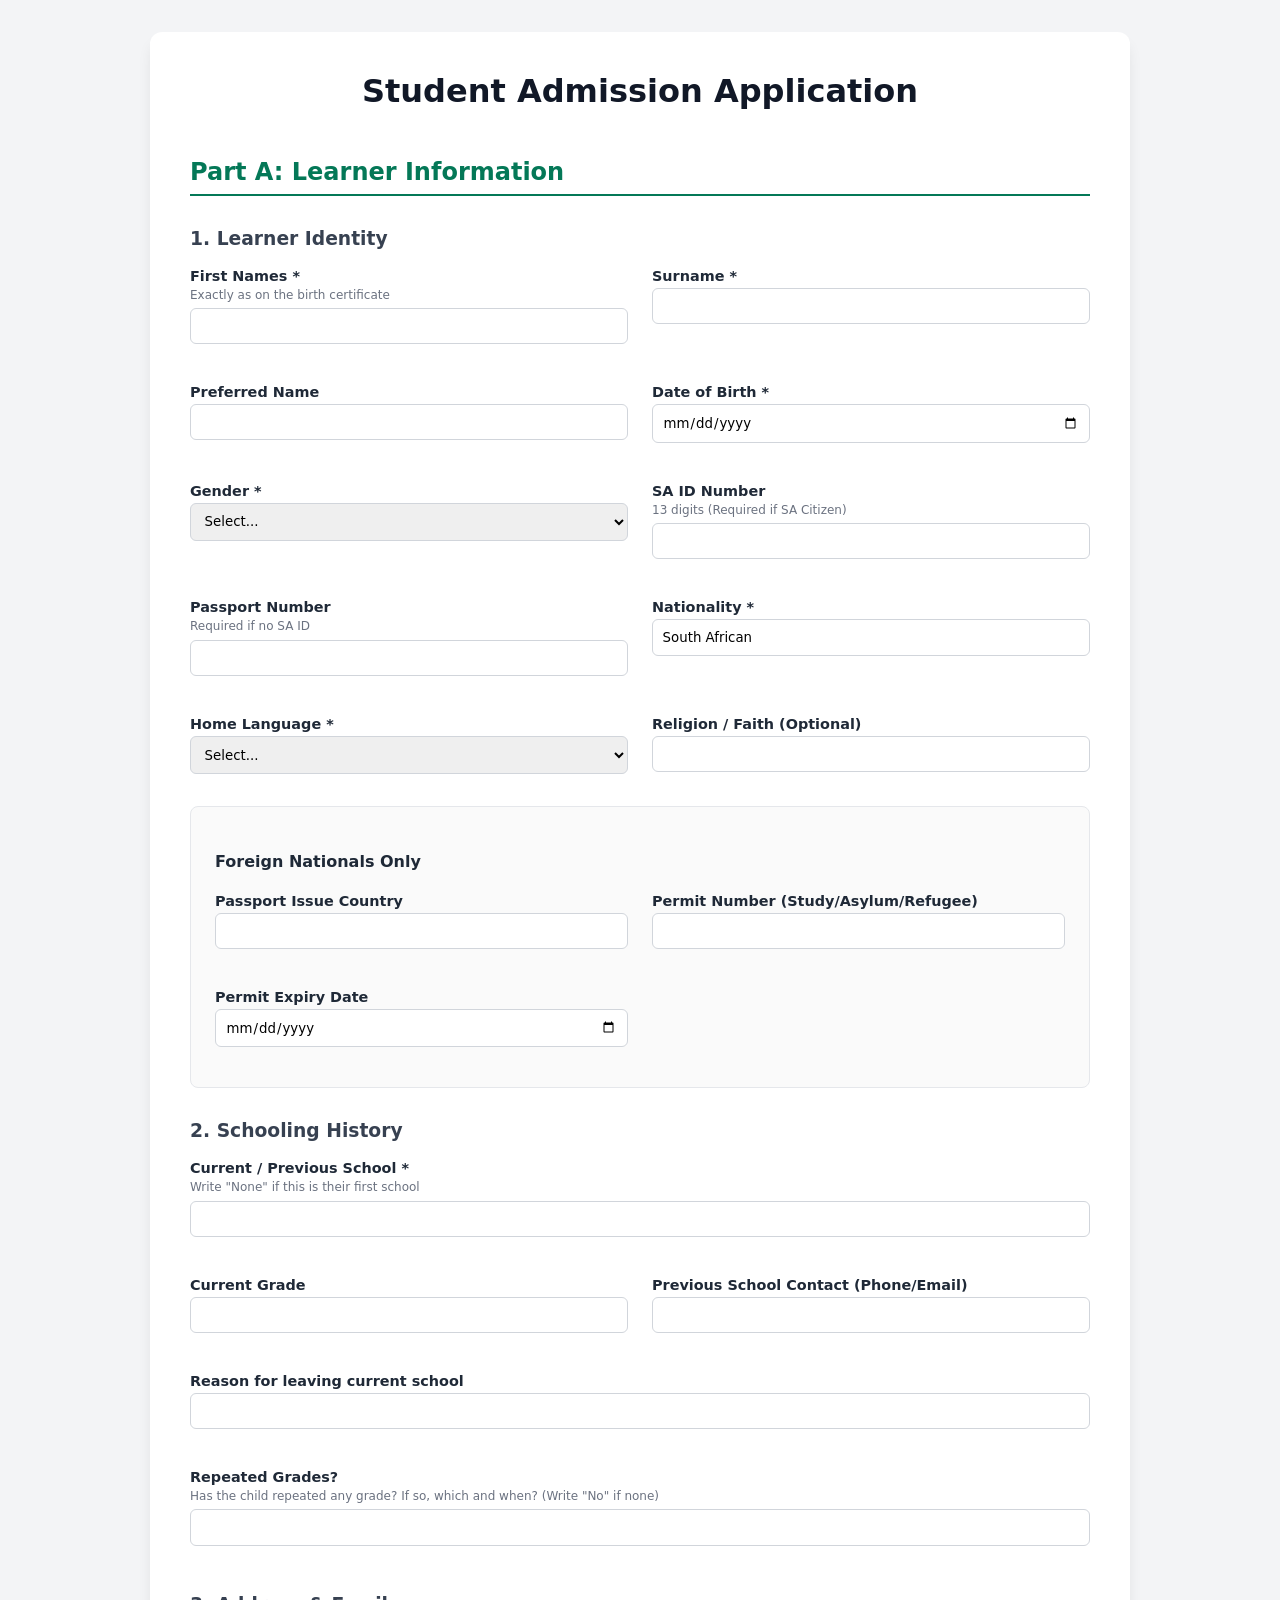
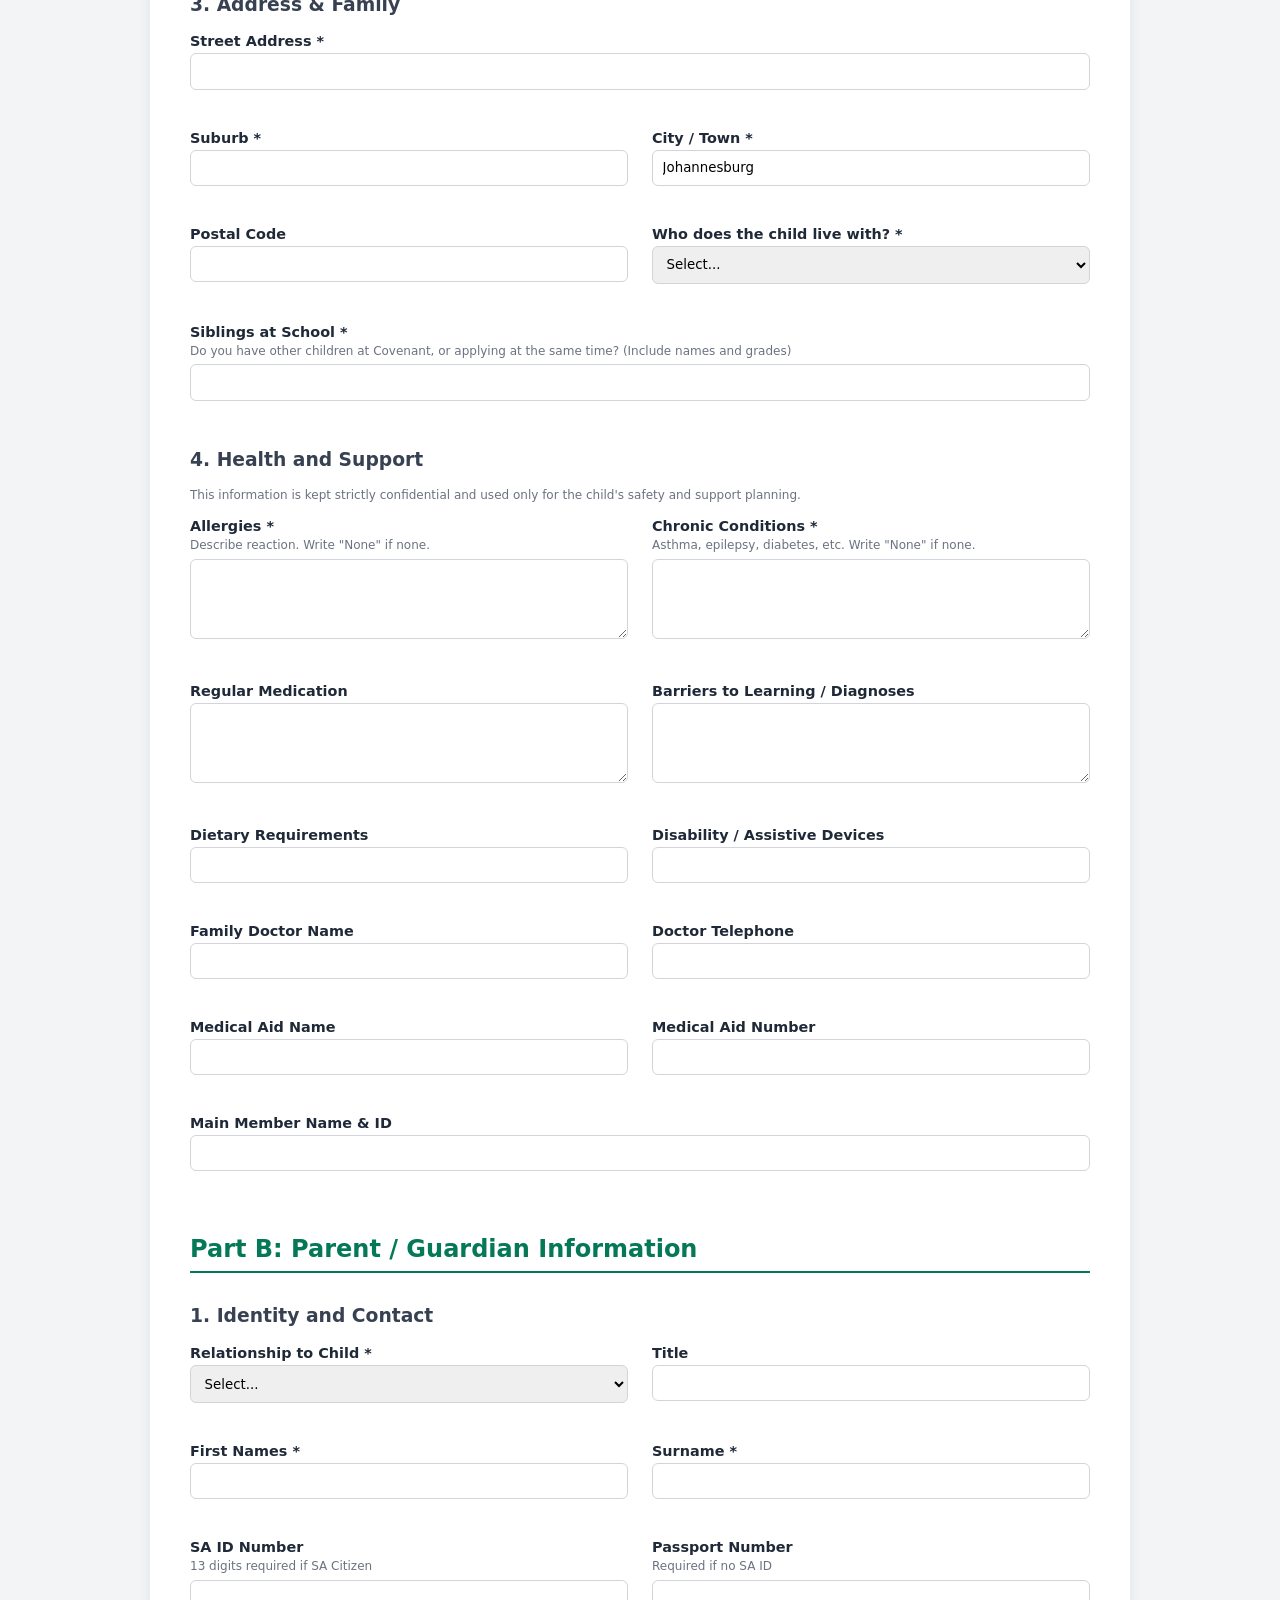
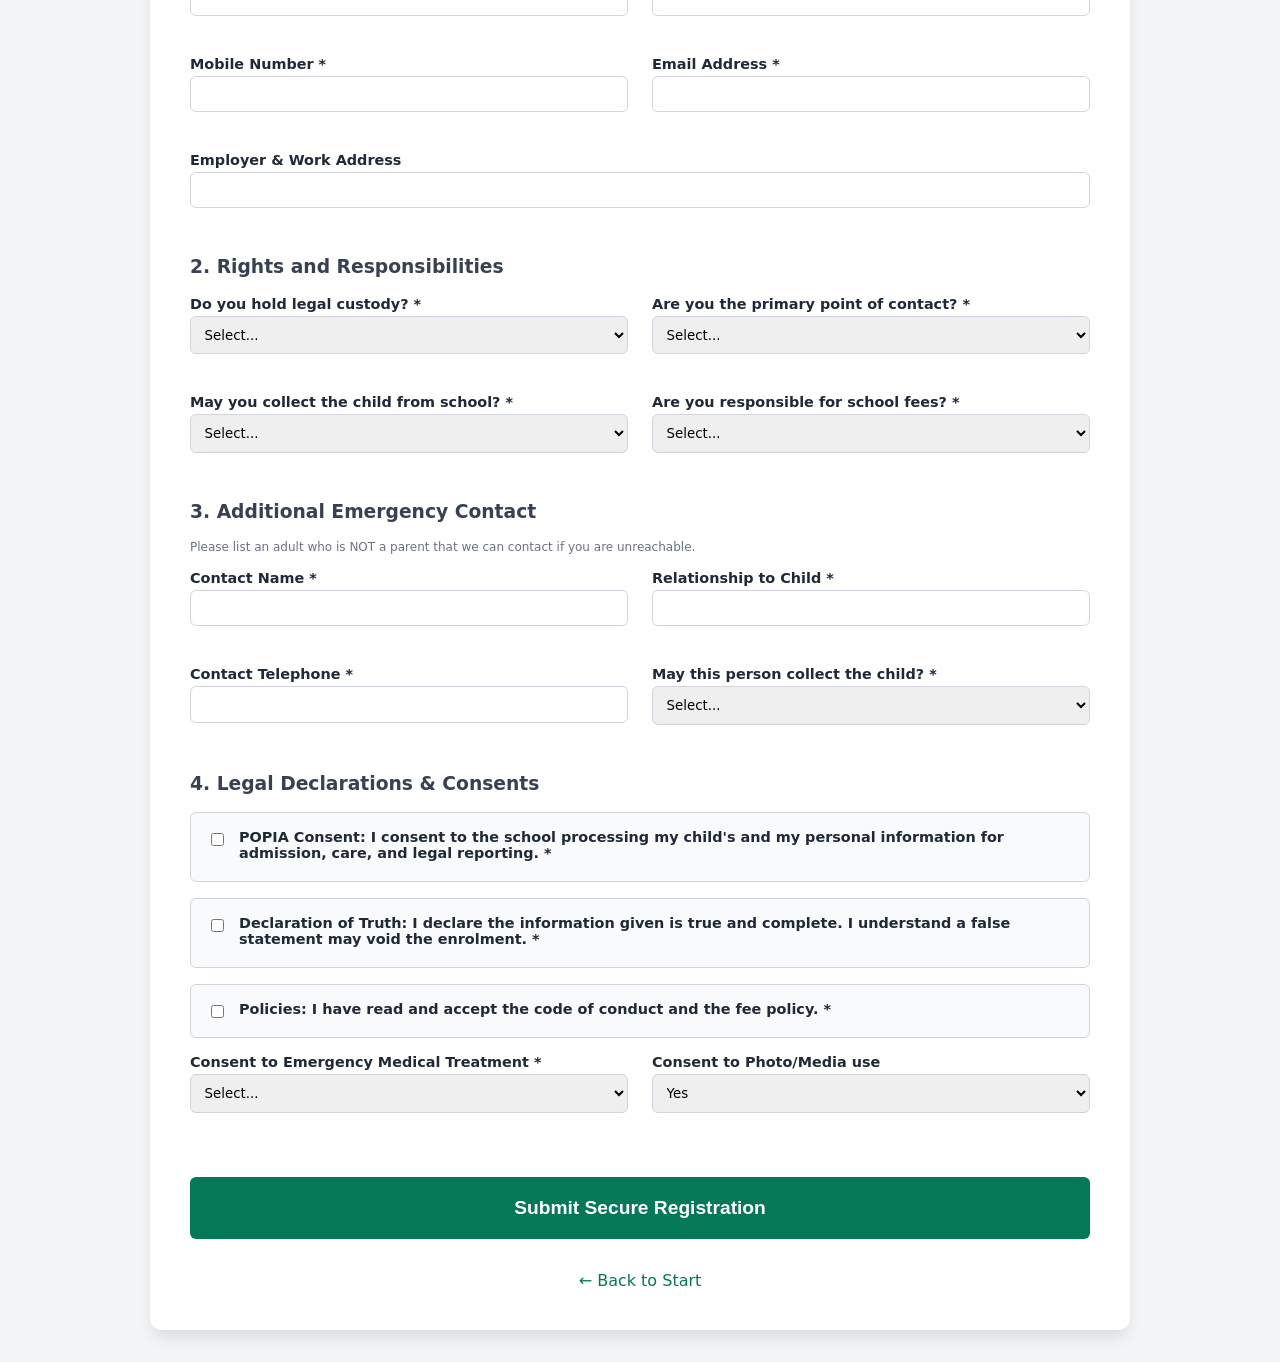
==== frontend/parent.html @ d727da26 "created demo 1" ====
<!doctype html>
<html lang="en">
  <head>
    <meta charset="UTF-8" />
    <meta name="viewport" content="width=device-width, initial-scale=1.0" />
    <title>Learner Registration</title>
    <link rel="stylesheet" href="css/global.css" />
  </head>
  <body>
    <div class="container">
      <h1>Student Admission Application</h1>

      <form id="parentForm">
        <input type="hidden" name="role" value="Learner_And_Parent" />

        <h2>Part A: Learner Information</h2>

        <h3>1. Learner Identity</h3>
        <div class="grid-2">
          <div class="form-group">
            <label>First Names *</label>
            <span class="help-text">Exactly as on the birth certificate</span>
            <input type="text" name="learner_first_names" required />
          </div>
          <div class="form-group">
            <label>Surname *</label>
            <input type="text" name="learner_surname" required />
          </div>
          <div class="form-group">
            <label>Preferred Name</label>
            <input type="text" name="learner_preferred_name" />
          </div>
          <div class="form-group">
            <label>Date of Birth *</label>
            <input type="date" name="learner_dob" required />
          </div>
          <div class="form-group">
            <label>Gender *</label>
            <select name="learner_gender" required>
              <option value="">Select...</option>
              <option value="Female">Female</option>
              <option value="Male">Male</option>
              <option value="Other">Other</option>
              <option value="Prefer not to say">Prefer not to say</option>
            </select>
          </div>
          <div class="form-group">
            <label>SA ID Number</label>
            <span class="help-text">13 digits (Required if SA Citizen)</span>
            <input
              type="text"
              name="learner_sa_id"
              pattern="[0-9]{13}"
              title="Must be exactly 13 digits"
            />
          </div>
          <div class="form-group">
            <label>Passport Number</label>
            <span class="help-text">Required if no SA ID</span>
            <input type="text" name="learner_passport" />
          </div>
          <div class="form-group">
            <label>Nationality *</label>
            <input
              type="text"
              name="learner_nationality"
              value="South African"
              required
            />
          </div>
          <div class="form-group">
            <label>Home Language *</label>
            <select name="learner_home_language" required>
              <option value="">Select...</option>
              <option value="English">English</option>
              <option value="Afrikaans">Afrikaans</option>
              <option value="isiZulu">isiZulu</option>
              <option value="isiXhosa">isiXhosa</option>
              <option value="Sepedi">Sepedi</option>
              <option value="Other">Other</option>
            </select>
          </div>
          <div class="form-group">
            <label>Religion / Faith (Optional)</label>
            <input type="text" name="learner_religion" />
          </div>
        </div>

        <div class="section-box">
          <h4>Foreign Nationals Only</h4>
          <div class="grid-2">
            <div class="form-group">
              <label>Passport Issue Country</label>
              <input type="text" name="learner_passport_country" />
            </div>
            <div class="form-group">
              <label>Permit Number (Study/Asylum/Refugee)</label>
              <input type="text" name="learner_permit_number" />
            </div>
            <div class="form-group">
              <label>Permit Expiry Date</label>
              <input type="date" name="learner_permit_expires" />
            </div>
          </div>
        </div>

        <h3>2. Schooling History</h3>
        <div class="grid-2">
          <div class="form-group" style="grid-column: 1 / -1">
            <label>Current / Previous School *</label>
            <span class="help-text"
              >Write "None" if this is their first school</span
            >
            <input type="text" name="previous_school" required />
          </div>
          <div class="form-group">
            <label>Current Grade</label>
            <input type="text" name="previous_grade" />
          </div>
          <div class="form-group">
            <label>Previous School Contact (Phone/Email)</label>
            <input type="text" name="previous_school_contact" />
          </div>
          <div class="form-group" style="grid-column: 1 / -1">
            <label>Reason for leaving current school</label>
            <input type="text" name="reason_for_leaving" />
          </div>
          <div class="form-group" style="grid-column: 1 / -1">
            <label>Repeated Grades?</label>
            <span class="help-text"
              >Has the child repeated any grade? If so, which and when? (Write
              "No" if none)</span
            >
            <input type="text" name="repeated_grades" />
          </div>
        </div>

        <h3>3. Address & Family</h3>
        <div class="grid-2">
          <div class="form-group" style="grid-column: 1 / -1">
            <label>Street Address *</label>
            <input type="text" name="learner_address" required />
          </div>
          <div class="form-group">
            <label>Suburb *</label>
            <input type="text" name="learner_suburb" required />
          </div>
          <div class="form-group">
            <label>City / Town *</label>
            <input
              type="text"
              name="learner_city"
              value="Johannesburg"
              required
            />
          </div>
          <div class="form-group">
            <label>Postal Code</label>
            <input type="text" name="learner_postal_code" pattern="[0-9]{4}" />
          </div>
          <div class="form-group">
            <label>Who does the child live with? *</label>
            <select name="lives_with" required>
              <option value="">Select...</option>
              <option value="Both parents">Both parents</option>
              <option value="Mother">Mother</option>
              <option value="Father">Father</option>
              <option value="Guardian">Guardian</option>
              <option value="Grandparent">Grandparent</option>
              <option value="Other">Other</option>
            </select>
          </div>
          <div class="form-group" style="grid-column: 1 / -1">
            <label>Siblings at School *</label>
            <span class="help-text"
              >Do you have other children at Covenant, or applying at the same
              time? (Include names and grades)</span
            >
            <input type="text" name="siblings_at_school" required />
          </div>
        </div>

        <h3>4. Health and Support</h3>
        <p class="help-text" style="margin-bottom: 1rem">
          This information is kept strictly confidential and used only for the
          child's safety and support planning.
        </p>
        <div class="grid-2">
          <div class="form-group">
            <label>Allergies *</label>
            <span class="help-text"
              >Describe reaction. Write "None" if none.</span
            >
            <textarea name="allergies" required></textarea>
          </div>
          <div class="form-group">
            <label>Chronic Conditions *</label>
            <span class="help-text"
              >Asthma, epilepsy, diabetes, etc. Write "None" if none.</span
            >
            <textarea name="chronic_conditions" required></textarea>
          </div>
          <div class="form-group">
            <label>Regular Medication</label>
            <textarea name="medication"></textarea>
          </div>
          <div class="form-group">
            <label>Barriers to Learning / Diagnoses</label>
            <textarea name="barriers_to_learning"></textarea>
          </div>
          <div class="form-group">
            <label>Dietary Requirements</label>
            <input type="text" name="dietary_requirements" />
          </div>
          <div class="form-group">
            <label>Disability / Assistive Devices</label>
            <input type="text" name="disability_support" />
          </div>

          <div class="form-group">
            <label>Family Doctor Name</label>
            <input type="text" name="doctor_name" />
          </div>
          <div class="form-group">
            <label>Doctor Telephone</label>
            <input type="tel" name="doctor_phone" />
          </div>
          <div class="form-group">
            <label>Medical Aid Name</label>
            <input type="text" name="medical_aid_name" />
          </div>
          <div class="form-group">
            <label>Medical Aid Number</label>
            <input type="text" name="medical_aid_number" />
          </div>
          <div class="form-group" style="grid-column: 1 / -1">
            <label>Main Member Name & ID</label>
            <input type="text" name="medical_aid_main_member" />
          </div>
        </div>

        <!-- ========================================== -->
        <!-- SECTION B: PARENT INFORMATION              -->
        <!-- ========================================== -->
        <h2>Part B: Parent / Guardian Information</h2>

        <h3>1. Identity and Contact</h3>
        <div class="grid-2">
          <div class="form-group">
            <label>Relationship to Child *</label>
            <select name="parent_relationship" required>
              <option value="">Select...</option>
              <option value="Mother">Mother</option>
              <option value="Father">Father</option>
              <option value="Legal Guardian">Legal Guardian</option>
              <option value="Grandparent">Grandparent</option>
              <option value="Other">Other</option>
            </select>
          </div>
          <div class="form-group">
            <label>Title</label>
            <input type="text" name="parent_title" />
          </div>
          <div class="form-group">
            <label>First Names *</label>
            <input type="text" name="parent_first_names" required />
          </div>
          <div class="form-group">
            <label>Surname *</label>
            <input type="text" name="parent_surname" required />
          </div>
          <div class="form-group">
            <label>SA ID Number</label>
            <span class="help-text">13 digits required if SA Citizen</span>
            <input type="text" name="parent_sa_id_number" pattern="[0-9]{13}" />
          </div>
          <div class="form-group">
            <label>Passport Number</label>
            <span class="help-text">Required if no SA ID</span>
            <input type="text" name="parent_passport_number" />
          </div>
          <div class="form-group">
            <label>Mobile Number *</label>
            <input
              type="tel"
              name="parent_mobile"
              pattern="[0-9]{10}"
              required
            />
          </div>
          <div class="form-group">
            <label>Email Address *</label>
            <input type="email" name="email" required />
          </div>
          <div class="form-group" style="grid-column: 1 / -1">
            <label>Employer & Work Address</label>
            <input type="text" name="parent_employer" />
          </div>
        </div>

        <h3>2. Rights and Responsibilities</h3>
        <div class="grid-2">
          <div class="form-group">
            <label>Do you hold legal custody? *</label>
            <select name="has_legal_custody" required>
              <option value="">Select...</option>
              <option value="Yes">Yes</option>
              <option value="No">No</option>
            </select>
          </div>
          <div class="form-group">
            <label>Are you the primary point of contact? *</label>
            <select name="is_primary_contact" required>
              <option value="">Select...</option>
              <option value="Yes">Yes</option>
              <option value="No">No</option>
            </select>
          </div>
          <div class="form-group">
            <label>May you collect the child from school? *</label>
            <select name="may_collect" required>
              <option value="">Select...</option>
              <option value="Yes">Yes</option>
              <option value="No">No</option>
            </select>
          </div>
          <div class="form-group">
            <label>Are you responsible for school fees? *</label>
            <select name="is_fee_payer" required>
              <option value="">Select...</option>
              <option value="Yes">Yes</option>
              <option value="No">No</option>
            </select>
          </div>
        </div>

        <h3>3. Additional Emergency Contact</h3>
        <p class="help-text" style="margin-bottom: 1rem">
          Please list an adult who is NOT a parent that we can contact if you
          are unreachable.
        </p>
        <div class="grid-2">
          <div class="form-group">
            <label>Contact Name *</label>
            <input type="text" name="emergency_name" required />
          </div>
          <div class="form-group">
            <label>Relationship to Child *</label>
            <input type="text" name="emergency_relationship" required />
          </div>
          <div class="form-group">
            <label>Contact Telephone *</label>
            <input
              type="tel"
              name="emergency_phone"
              pattern="[0-9]{10}"
              required
            />
          </div>
          <div class="form-group">
            <label>May this person collect the child? *</label>
            <select name="emergency_may_collect" required>
              <option value="">Select...</option>
              <option value="Yes">Yes</option>
              <option value="No">No</option>
            </select>
          </div>
        </div>

        <h3>4. Legal Declarations & Consents</h3>

        <div class="checkbox-group">
          <input
            type="checkbox"
            id="popia"
            name="popia_consent"
            value="Granted"
            required
          />
          <label class="checkbox-label" for="popia"
            ><strong>POPIA Consent:</strong> I consent to the school processing
            my child's and my personal information for admission, care, and
            legal reporting. *</label
          >
        </div>

        <div class="checkbox-group">
          <input
            type="checkbox"
            id="truth"
            name="truth_declaration"
            value="Granted"
            required
          />
          <label class="checkbox-label" for="truth"
            ><strong>Declaration of Truth:</strong> I declare the information
            given is true and complete. I understand a false statement may void
            the enrolment. *</label
          >
        </div>

        <div class="checkbox-group">
          <input
            type="checkbox"
            id="conduct"
            name="code_of_conduct"
            value="Granted"
            required
          />
          <label class="checkbox-label" for="conduct"
            ><strong>Policies:</strong> I have read and accept the code of
            conduct and the fee policy. *</label
          >
        </div>

        <div class="grid-2">
          <div class="form-group">
            <label>Consent to Emergency Medical Treatment *</label>
            <select name="emergency_treatment_consent" required>
              <option value="">Select...</option>
              <option value="Yes">Yes</option>
              <option value="No">No</option>
            </select>
          </div>
          <div class="form-group">
            <label>Consent to Photo/Media use</label>
            <select name="photo_media_consent">
              <option value="Yes">Yes</option>
              <option value="No">No</option>
            </select>
          </div>
        </div>

        <button type="submit">Submit Secure Registration</button>
      </form>

      <div id="statusMessage" class="hidden"></div>
      <div class="center-text" style="margin-top: 2rem">
        <a
          href="index.html"
          style="color: var(--primary); text-decoration: none"
          >← Back to Start</a
        >
      </div>
    </div>

    <script src="js/submit.js"></script>
  </body>
</html>
---- frontend/css/global.css ----
:root {
  --primary: #047857;
  --primary-hover: #065f46;
  --background: #f3f4f6;
  --surface: #ffffff;
  --text: #1f2937;
  --border: #d1d5db;
  --muted: #6b7280;
}
body {
  font-family:
    system-ui,
    -apple-system,
    sans-serif;
  background: var(--background);
  color: var(--text);
  padding: 2rem 1rem;
  margin: 0;
  display: flex;
  justify-content: center;
}
.container {
  background: var(--surface);
  padding: 2.5rem;
  border-radius: 12px;
  box-shadow: 0 10px 15px -3px rgba(0, 0, 0, 0.1);
  width: 100%;
  max-width: 900px;
}
h1 {
  margin-top: 0;
  color: #111827;
  text-align: center;
  margin-bottom: 2rem;
}
h2 {
  color: var(--primary);
  border-bottom: 2px solid var(--primary);
  padding-bottom: 0.5rem;
  margin-top: 3rem;
}
h3 {
  margin-top: 2rem;
  color: #374151;
}
.grid-2 {
  display: grid;
  grid-template-columns: 1fr;
  gap: 1.5rem;
}
@media (min-width: 650px) {
  .grid-2 {
    grid-template-columns: 1fr 1fr;
  }
}
.form-group {
  margin-bottom: 1rem;
}
label {
  display: block;
  margin-bottom: 0.25rem;
  font-weight: 600;
  font-size: 0.9rem;
}
.help-text {
  display: block;
  font-size: 0.75rem;
  color: var(--muted);
  margin-bottom: 0.4rem;
}
input[type="text"],
input[type="email"],
input[type="tel"],
input[type="number"],
input[type="date"],
select,
textarea {
  width: 100%;
  padding: 0.6rem;
  border: 1px solid var(--border);
  border-radius: 6px;
  box-sizing: border-box;
  font-family: inherit;
}
textarea {
  resize: vertical;
  min-height: 80px;
}
.checkbox-group {
  display: flex;
  align-items: flex-start;
  gap: 0.75rem;
  margin-bottom: 1rem;
  background: #f9fafb;
  padding: 1rem;
  border-radius: 6px;
  border: 1px solid var(--border);
}
.checkbox-group input {
  margin-top: 0.25rem;
  cursor: pointer;
}
button {
  width: 100%;
  padding: 1.25rem;
  background: var(--primary);
  color: white;
  border: none;
  border-radius: 6px;
  font-size: 1.2rem;
  font-weight: bold;
  cursor: pointer;
  margin-top: 3rem;
  transition: background 0.2s;
}
button:hover {
  background: var(--primary-hover);
}
button:disabled {
  background: #9ca3af;
  cursor: not-allowed;
}
.hidden {
  display: none;
}
#statusMessage {
  margin-top: 2rem;
  padding: 1.5rem;
  border-radius: 6px;
  text-align: center;
  font-weight: bold;
  font-size: 1.1rem;
}
.success {
  background: #dcfce7;
  color: #166534;
  border: 1px solid #bbf7d0;
}
.error {
  background: #fee2e2;
  color: #991b1b;
  border: 1px solid #fecaca;
}
.section-box {
  background: #fafafa;
  border: 1px solid #e5e7eb;
  padding: 1.5rem;
  border-radius: 8px;
  margin-top: 1rem;
}

/* Gateway specific */
.role-btn {
  display: inline-block;
  width: auto;
  padding: 1rem 3rem;
  margin: 1rem;
  font-size: 1.2rem;
  background: white;
  color: var(--primary);
  border: 2px solid var(--primary);
  text-decoration: none;
}
.role-btn:hover {
  background: var(--primary);
  color: white;
}
.center-text {
  text-align: center;
}
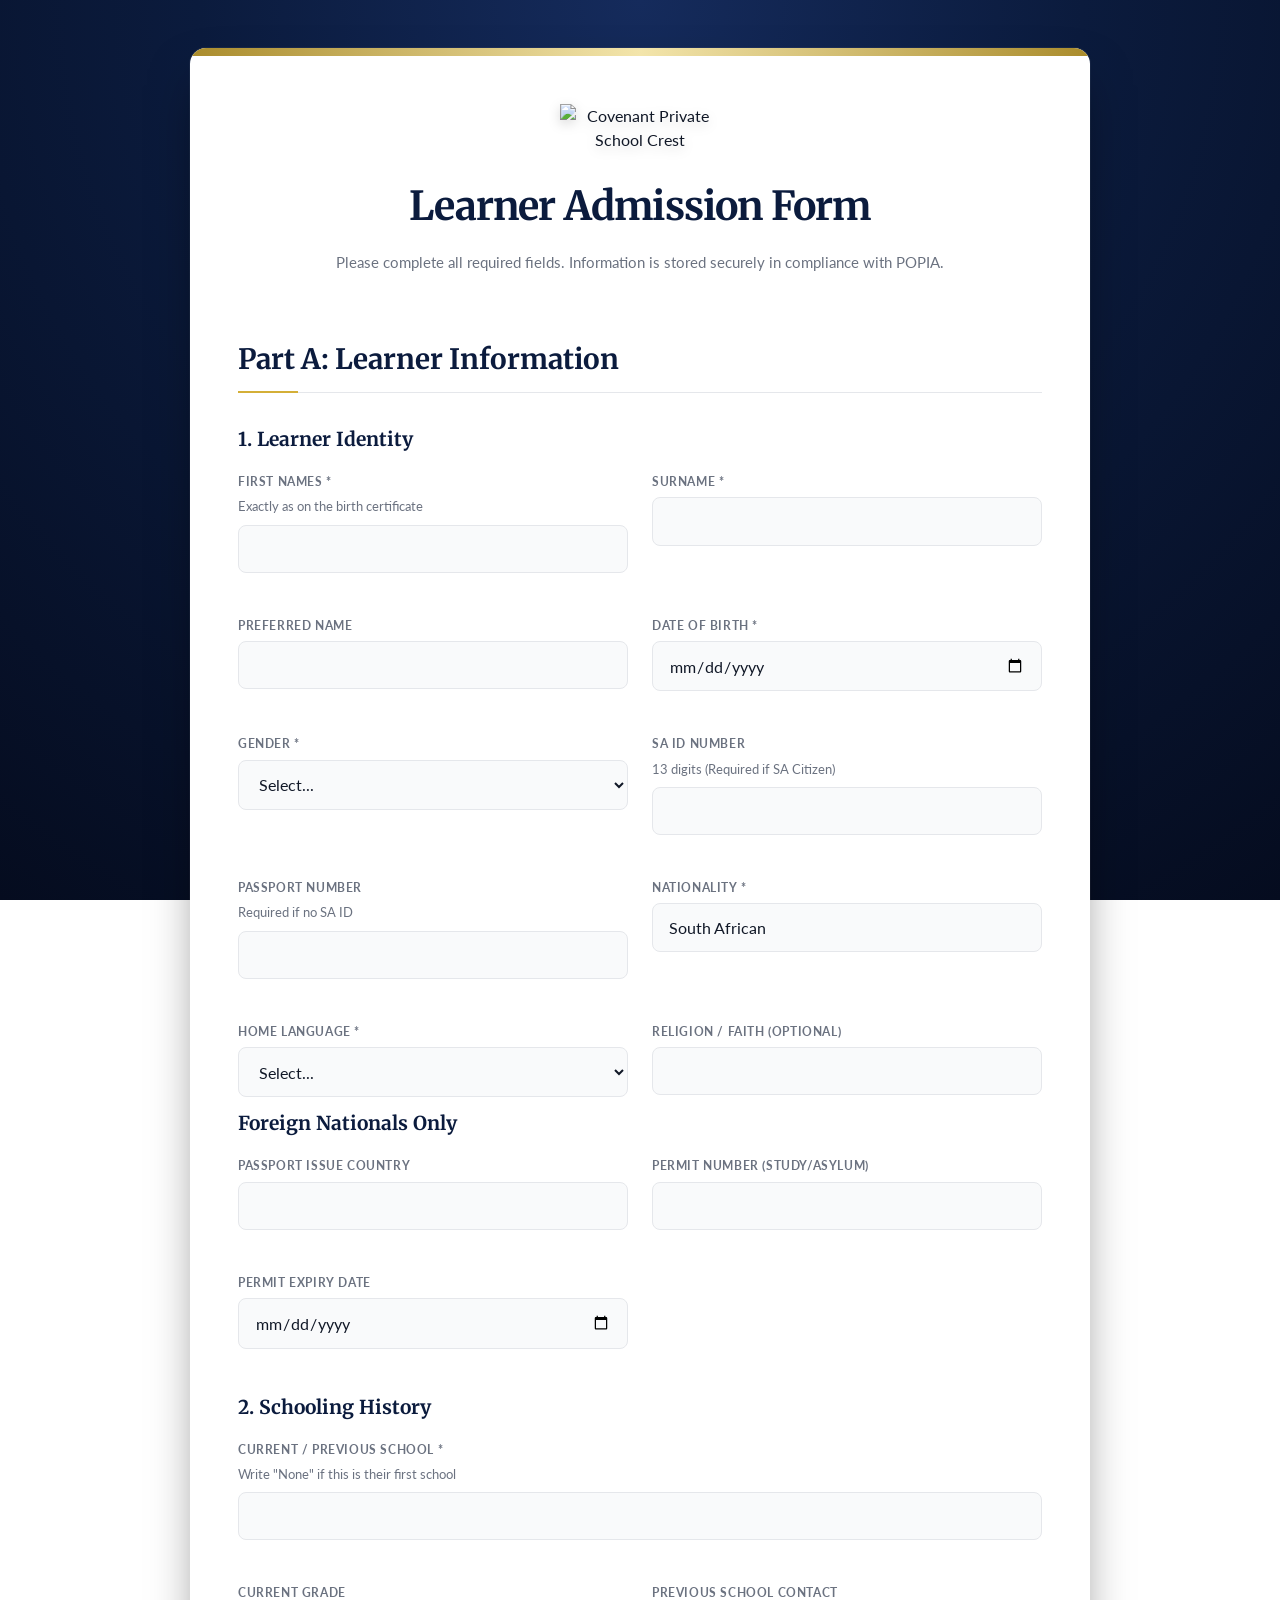
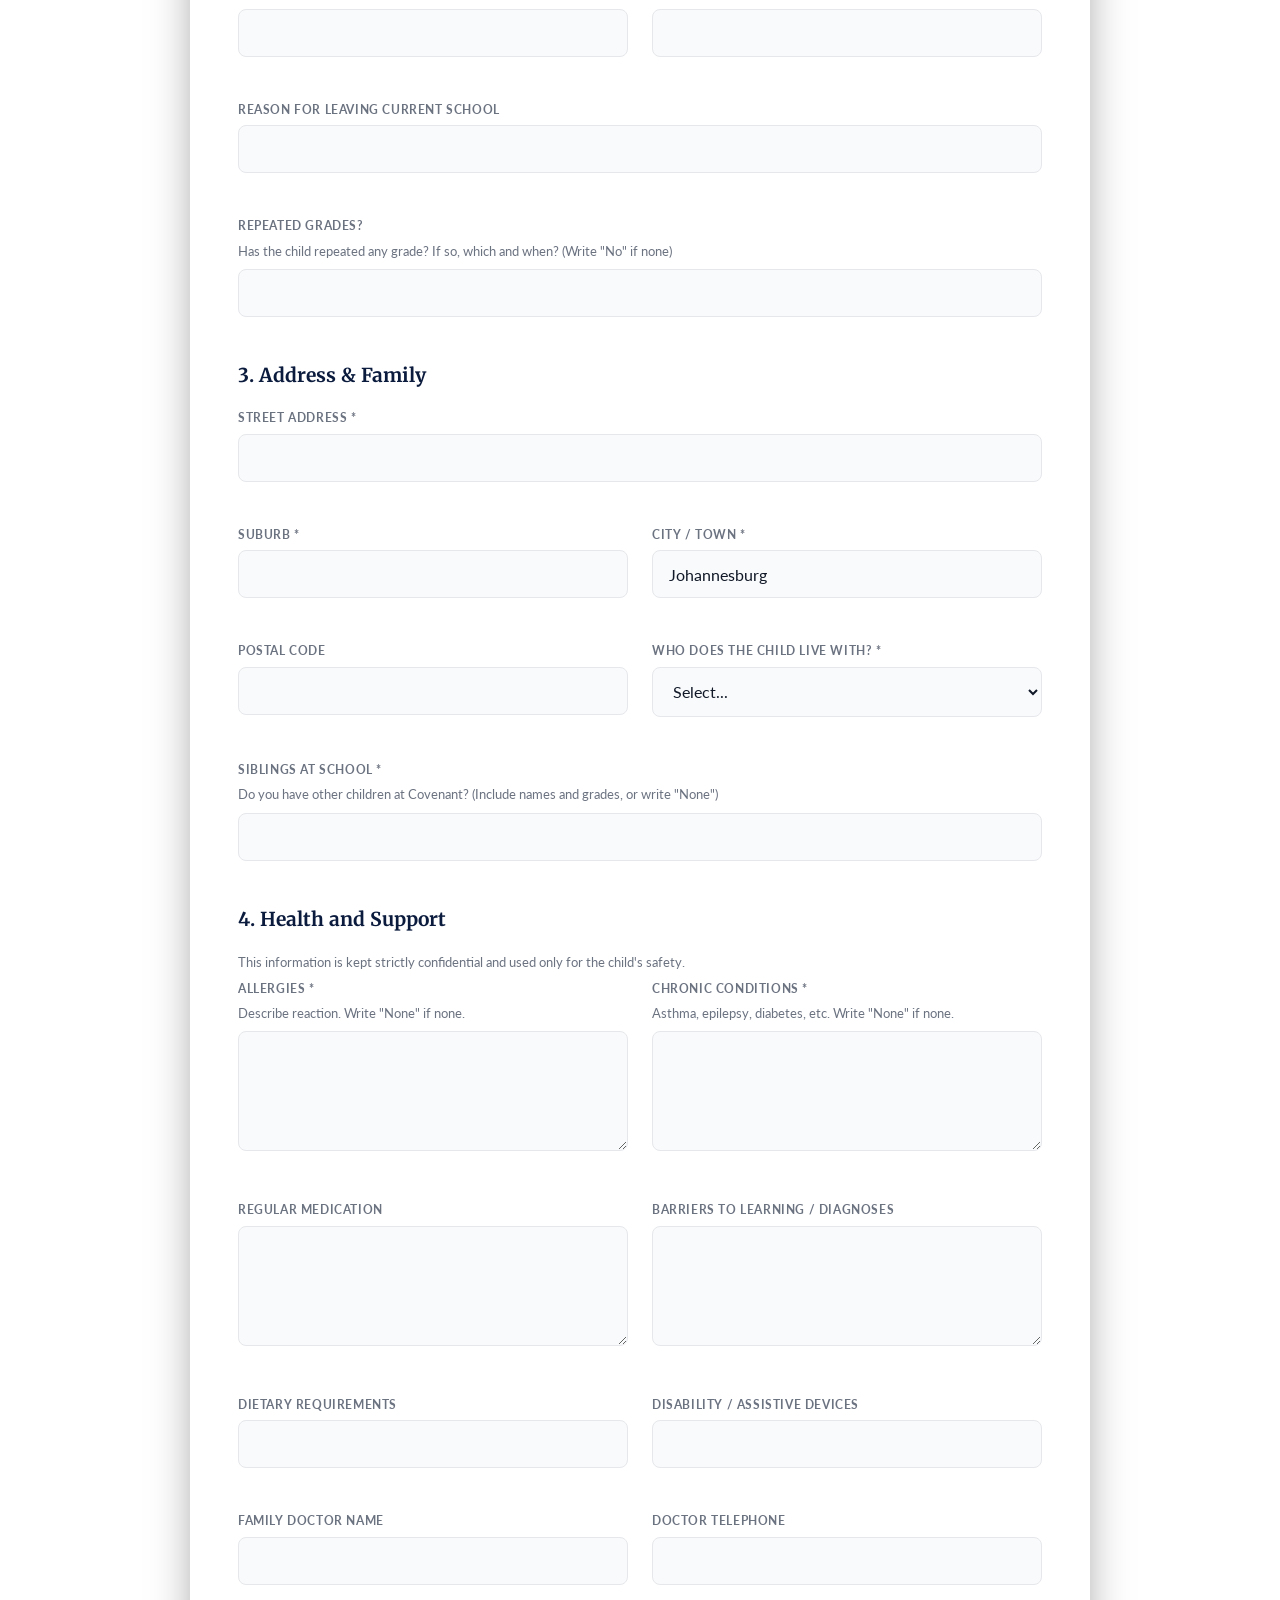
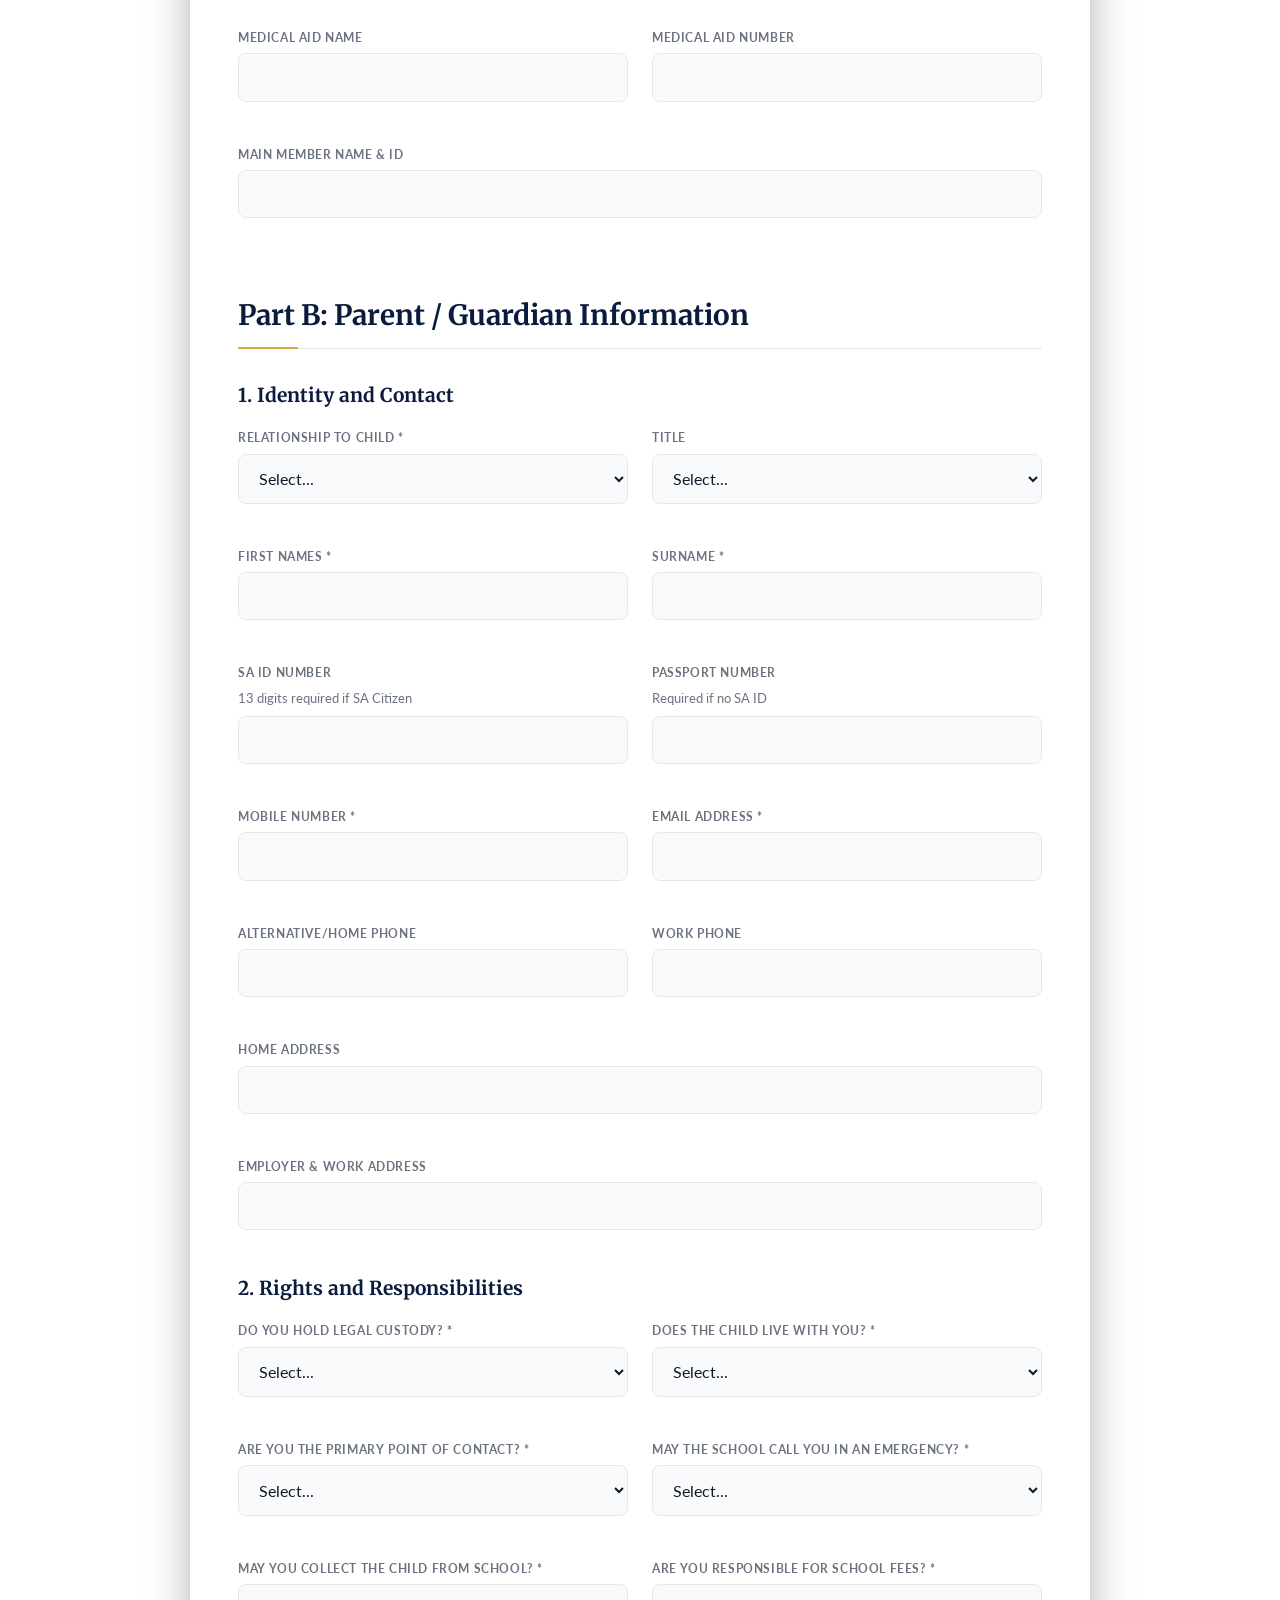
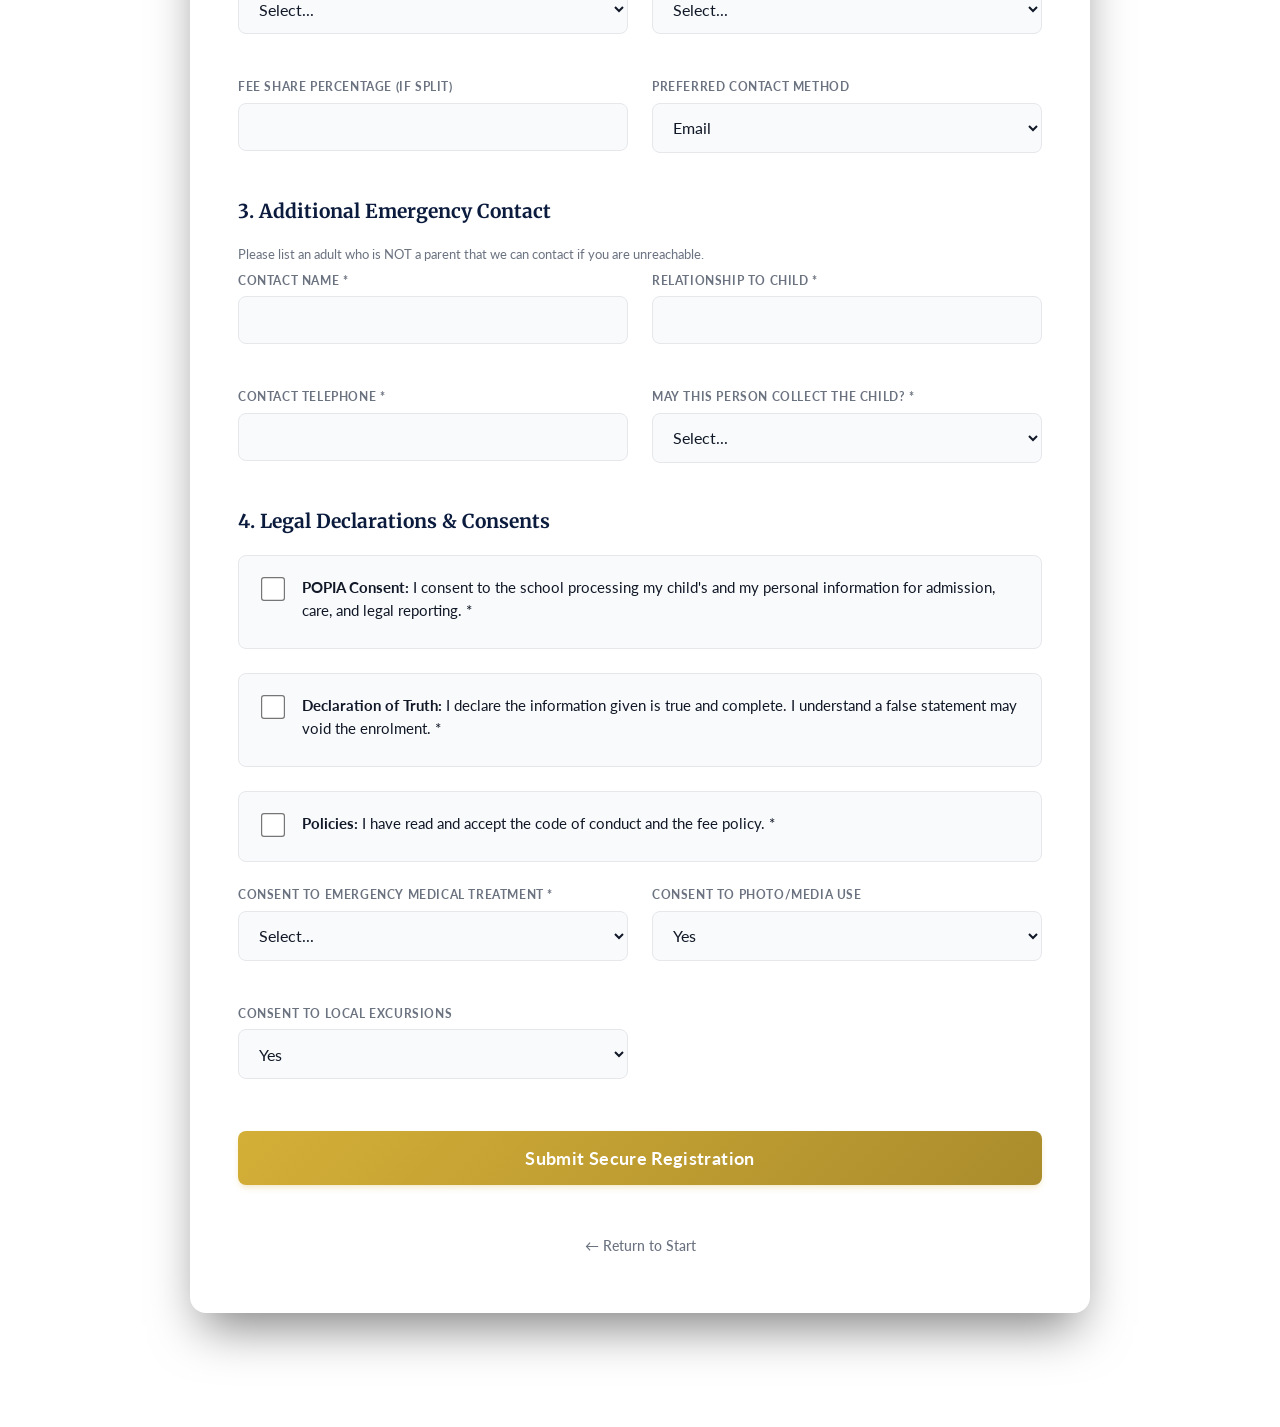
==== commit ed6949a5: "updated the design and added the report section" ====
--- a/frontend/parent.html
+++ b/frontend/parent.html
@@ -1,449 +1,213 @@
-<!doctype html>
+<!DOCTYPE html>
 <html lang="en">
-  <head>
-    <meta charset="UTF-8" />
-    <meta name="viewport" content="width=device-width, initial-scale=1.0" />
-    <title>Learner Registration</title>
-    <link rel="stylesheet" href="css/global.css" />
-  </head>
-  <body>
-    <div class="container">
-      <h1>Student Admission Application</h1>
-
-      <form id="parentForm">
-        <input type="hidden" name="role" value="Learner_And_Parent" />
-
-        <h2>Part A: Learner Information</h2>
-
-        <h3>1. Learner Identity</h3>
-        <div class="grid-2">
-          <div class="form-group">
-            <label>First Names *</label>
-            <span class="help-text">Exactly as on the birth certificate</span>
-            <input type="text" name="learner_first_names" required />
-          </div>
-          <div class="form-group">
-            <label>Surname *</label>
-            <input type="text" name="learner_surname" required />
-          </div>
-          <div class="form-group">
-            <label>Preferred Name</label>
-            <input type="text" name="learner_preferred_name" />
-          </div>
-          <div class="form-group">
-            <label>Date of Birth *</label>
-            <input type="date" name="learner_dob" required />
-          </div>
-          <div class="form-group">
-            <label>Gender *</label>
-            <select name="learner_gender" required>
-              <option value="">Select...</option>
-              <option value="Female">Female</option>
-              <option value="Male">Male</option>
-              <option value="Other">Other</option>
-              <option value="Prefer not to say">Prefer not to say</option>
-            </select>
-          </div>
-          <div class="form-group">
-            <label>SA ID Number</label>
-            <span class="help-text">13 digits (Required if SA Citizen)</span>
-            <input
-              type="text"
-              name="learner_sa_id"
-              pattern="[0-9]{13}"
-              title="Must be exactly 13 digits"
-            />
-          </div>
-          <div class="form-group">
-            <label>Passport Number</label>
-            <span class="help-text">Required if no SA ID</span>
-            <input type="text" name="learner_passport" />
-          </div>
-          <div class="form-group">
-            <label>Nationality *</label>
-            <input
-              type="text"
-              name="learner_nationality"
-              value="South African"
-              required
-            />
-          </div>
-          <div class="form-group">
-            <label>Home Language *</label>
-            <select name="learner_home_language" required>
-              <option value="">Select...</option>
-              <option value="English">English</option>
-              <option value="Afrikaans">Afrikaans</option>
-              <option value="isiZulu">isiZulu</option>
-              <option value="isiXhosa">isiXhosa</option>
-              <option value="Sepedi">Sepedi</option>
-              <option value="Other">Other</option>
-            </select>
-          </div>
-          <div class="form-group">
-            <label>Religion / Faith (Optional)</label>
-            <input type="text" name="learner_religion" />
-          </div>
-        </div>
-
-        <div class="section-box">
-          <h4>Foreign Nationals Only</h4>
-          <div class="grid-2">
-            <div class="form-group">
-              <label>Passport Issue Country</label>
-              <input type="text" name="learner_passport_country" />
+<head>
+    <meta charset="UTF-8">
+    <meta name="viewport" content="width=device-width, initial-scale=1.0">
+    <title>Learner Admission | Covenant Private School</title>
+    <link rel="stylesheet" href="css/global.css">
+</head>
+<body>
+
+    <div>
+        <main class="container">
+            
+            <header class="center-text" style="margin-bottom: 3rem;">
+                <img src="img/logo.png" alt="Covenant Private School Crest" class="brand-logo">
+                <h1>Learner Admission Form</h1>
+                <p style="color: var(--text-muted); font-size: 0.95rem;">Please complete all required fields. Information is stored securely in compliance with POPIA.</p>
+            </header>
+            
+            <form id="parentForm">
+                <input type="hidden" name="role" value="Learner_And_Parent">
+                
+                <!-- ========================================== -->
+                <!-- SECTION A: LEARNER INFORMATION             -->
+                <!-- ========================================== -->
+                <h2>Part A: Learner Information</h2>
+
+                <h3>1. Learner Identity</h3>
+                <div class="grid-2">
+                    <div class="form-group"><label>First Names *</label><span class="help-text">Exactly as on the birth certificate</span><input type="text" name="learner_first_names" required></div>
+                    <div class="form-group"><label>Surname *</label><input type="text" name="learner_surname" required></div>
+                    <div class="form-group"><label>Preferred Name</label><input type="text" name="learner_preferred_name"></div>
+                    <div class="form-group"><label>Date of Birth *</label><input type="date" name="learner_dob" required></div>
+                    <div class="form-group"><label>Gender *</label>
+                        <select name="learner_gender" required>
+                            <option value="">Select...</option><option value="Female">Female</option><option value="Male">Male</option><option value="Other">Other</option><option value="Prefer not to say">Prefer not to say</option>
+                        </select>
+                    </div>
+                    <div class="form-group"><label>SA ID Number</label><span class="help-text">13 digits (Required if SA Citizen)</span><input type="text" name="learner_sa_id" pattern="[0-9]{13}"></div>
+                    <div class="form-group"><label>Passport Number</label><span class="help-text">Required if no SA ID</span><input type="text" name="learner_passport"></div>
+                    <div class="form-group"><label>Nationality *</label><input type="text" name="learner_nationality" value="South African" required></div>
+                    <div class="form-group"><label>Home Language *</label>
+                        <select name="learner_home_language" required>
+                            <option value="">Select...</option><option value="English">English</option><option value="Afrikaans">Afrikaans</option><option value="isiZulu">isiZulu</option><option value="isiXhosa">isiXhosa</option><option value="Sepedi">Sepedi</option><option value="Other">Other</option>
+                        </select>
+                    </div>
+                    <div class="form-group"><label>Religion / Faith (Optional)</label><input type="text" name="learner_religion"></div>
+                </div>
+
+                <div class="section-box">
+                    <h3 style="margin-top: 0;">Foreign Nationals Only</h3>
+                    <div class="grid-2">
+                        <div class="form-group"><label>Passport Issue Country</label><input type="text" name="learner_passport_country"></div>
+                        <div class="form-group"><label>Permit Number (Study/Asylum)</label><input type="text" name="learner_permit_number"></div>
+                        <div class="form-group"><label>Permit Expiry Date</label><input type="date" name="learner_permit_expires"></div>
+                    </div>
+                </div>
+
+                <h3>2. Schooling History</h3>
+                <div class="grid-2">
+                    <div class="form-group" style="grid-column: 1 / -1;"><label>Current / Previous School *</label><span class="help-text">Write "None" if this is their first school</span><input type="text" name="previous_school" required></div>
+                    <div class="form-group"><label>Current Grade</label><input type="text" name="previous_grade"></div>
+                    <div class="form-group"><label>Previous School Contact</label><input type="text" name="previous_school_contact"></div>
+                    <div class="form-group" style="grid-column: 1 / -1;"><label>Reason for leaving current school</label><input type="text" name="reason_for_leaving"></div>
+                    <div class="form-group" style="grid-column: 1 / -1;"><label>Repeated Grades?</label><span class="help-text">Has the child repeated any grade? If so, which and when? (Write "No" if none)</span><input type="text" name="repeated_grades"></div>
+                </div>
+
+                <h3>3. Address & Family</h3>
+                <div class="grid-2">
+                    <div class="form-group" style="grid-column: 1 / -1;"><label>Street Address *</label><input type="text" name="learner_address" required></div>
+                    <div class="form-group"><label>Suburb *</label><input type="text" name="learner_suburb" required></div>
+                    <div class="form-group"><label>City / Town *</label><input type="text" name="learner_city" value="Johannesburg" required></div>
+                    <div class="form-group"><label>Postal Code</label><input type="text" name="learner_postal_code" pattern="[0-9]{4}"></div>
+                    <div class="form-group"><label>Who does the child live with? *</label>
+                        <select name="lives_with" required>
+                            <option value="">Select...</option><option value="Both parents">Both parents</option><option value="Mother">Mother</option><option value="Father">Father</option><option value="Guardian">Guardian</option><option value="Grandparent">Grandparent</option><option value="Other">Other</option>
+                        </select>
+                    </div>
+                    <div class="form-group" style="grid-column: 1 / -1;"><label>Siblings at School *</label><span class="help-text">Do you have other children at Covenant? (Include names and grades, or write "None")</span><input type="text" name="siblings_at_school" required></div>
+                </div>
+
+                <h3>4. Health and Support</h3>
+                <p class="help-text">This information is kept strictly confidential and used only for the child's safety.</p>
+                <div class="grid-2">
+                    <div class="form-group"><label>Allergies *</label><span class="help-text">Describe reaction. Write "None" if none.</span><textarea name="allergies" required></textarea></div>
+                    <div class="form-group"><label>Chronic Conditions *</label><span class="help-text">Asthma, epilepsy, diabetes, etc. Write "None" if none.</span><textarea name="chronic_conditions" required></textarea></div>
+                    <div class="form-group"><label>Regular Medication</label><textarea name="medication"></textarea></div>
+                    <div class="form-group"><label>Barriers to Learning / Diagnoses</label><textarea name="barriers_to_learning"></textarea></div>
+                    <div class="form-group"><label>Dietary Requirements</label><input type="text" name="dietary_requirements"></div>
+                    <div class="form-group"><label>Disability / Assistive Devices</label><input type="text" name="disability_support"></div>
+                    
+                    <div class="form-group"><label>Family Doctor Name</label><input type="text" name="doctor_name"></div>
+                    <div class="form-group"><label>Doctor Telephone</label><input type="tel" name="doctor_phone"></div>
+                    <div class="form-group"><label>Medical Aid Name</label><input type="text" name="medical_aid_name"></div>
+                    <div class="form-group"><label>Medical Aid Number</label><input type="text" name="medical_aid_number"></div>
+                    <div class="form-group" style="grid-column: 1 / -1;"><label>Main Member Name & ID</label><input type="text" name="medical_aid_main_member"></div>
+                </div>
+
+                <!-- ========================================== -->
+                <!-- SECTION B: PARENT INFORMATION              -->
+                <!-- ========================================== -->
+                <h2>Part B: Parent / Guardian Information</h2>
+                
+                <h3>1. Identity and Contact</h3>
+                <div class="grid-2">
+                    <div class="form-group"><label>Relationship to Child *</label>
+                        <select name="parent_relationship" required>
+                            <option value="">Select...</option><option value="Mother">Mother</option><option value="Father">Father</option><option value="Legal Guardian">Legal Guardian</option><option value="Grandparent">Grandparent</option><option value="Other">Other</option>
+                        </select>
+                    </div>
+                    <div class="form-group"><label>Title</label>
+                        <select name="parent_title">
+                            <option value="">Select...</option><option value="Mr">Mr</option><option value="Mrs">Mrs</option><option value="Ms">Ms</option><option value="Dr">Dr</option><option value="Prof">Prof</option><option value="Rev">Rev</option>
+                        </select>
+                    </div>
+                    <div class="form-group"><label>First Names *</label><input type="text" name="parent_first_names" required></div>
+                    <div class="form-group"><label>Surname *</label><input type="text" name="parent_surname" required></div>
+                    <div class="form-group"><label>SA ID Number</label><span class="help-text">13 digits required if SA Citizen</span><input type="text" name="parent_sa_id_number" pattern="[0-9]{13}"></div>
+                    <div class="form-group"><label>Passport Number</label><span class="help-text">Required if no SA ID</span><input type="text" name="parent_passport_number"></div>
+                    <div class="form-group"><label>Mobile Number *</label><input type="tel" name="parent_mobile" pattern="[0-9]{10}" required></div>
+                    <div class="form-group"><label>Email Address *</label><input type="email" name="email" required></div>
+                    <div class="form-group"><label>Alternative/Home Phone</label><input type="tel" name="alt_phone"></div>
+                    <div class="form-group"><label>Work Phone</label><input type="tel" name="work_phone"></div>
+                    <div class="form-group" style="grid-column: 1 / -1;"><label>Home Address</label><input type="text" name="parent_residential_address"></div>
+                    <div class="form-group" style="grid-column: 1 / -1;"><label>Employer & Work Address</label><input type="text" name="parent_employer"></div>
+                </div>
+
+                <h3>2. Rights and Responsibilities</h3>
+                <div class="grid-2">
+                    <div class="form-group"><label>Do you hold legal custody? *</label>
+                        <select name="has_legal_custody" required><option value="">Select...</option><option value="Yes">Yes</option><option value="No">No</option></select>
+                    </div>
+                    <div class="form-group"><label>Does the child live with you? *</label>
+                        <select name="parent_lives_with_learner" required><option value="">Select...</option><option value="Yes">Yes</option><option value="No">No</option></select>
+                    </div>
+                    <div class="form-group"><label>Are you the primary point of contact? *</label>
+                        <select name="is_primary_contact" required><option value="">Select...</option><option value="Yes">Yes</option><option value="No">No</option></select>
+                    </div>
+                    <div class="form-group"><label>May the school call you in an emergency? *</label>
+                        <select name="is_emergency_contact" required><option value="">Select...</option><option value="Yes">Yes</option><option value="No">No</option></select>
+                    </div>
+                    <div class="form-group"><label>May you collect the child from school? *</label>
+                        <select name="may_collect" required><option value="">Select...</option><option value="Yes">Yes</option><option value="No">No</option></select>
+                    </div>
+                    <div class="form-group"><label>Are you responsible for school fees? *</label>
+                        <select name="is_fee_payer" required><option value="">Select...</option><option value="Yes">Yes</option><option value="No">No</option></select>
+                    </div>
+                    <div class="form-group"><label>Fee Share Percentage (if split)</label><input type="number" name="fee_share_pct" min="0" max="100"></div>
+                    <div class="form-group"><label>Preferred Contact Method</label>
+                        <select name="preferred_contact">
+                            <option value="Email">Email</option><option value="WhatsApp">WhatsApp</option><option value="SMS">SMS</option><option value="Phone Call">Phone Call</option>
+                        </select>
+                    </div>
+                </div>
+
+                <h3>3. Additional Emergency Contact</h3>
+                <p class="help-text">Please list an adult who is NOT a parent that we can contact if you are unreachable.</p>
+                <div class="grid-2">
+                    <div class="form-group"><label>Contact Name *</label><input type="text" name="emergency_name" required></div>
+                    <div class="form-group"><label>Relationship to Child *</label><input type="text" name="emergency_relationship" required></div>
+                    <div class="form-group"><label>Contact Telephone *</label><input type="tel" name="emergency_phone" pattern="[0-9]{10}" required></div>
+                    <div class="form-group"><label>May this person collect the child? *</label>
+                        <select name="emergency_may_collect" required><option value="">Select...</option><option value="Yes">Yes</option><option value="No">No</option></select>
+                    </div>
+                </div>
+
+                <h3>4. Legal Declarations & Consents</h3>
+                
+                <div class="checkbox-group">
+                    <input type="checkbox" id="popia" name="popia_consent" value="Granted" required>
+                    <label class="checkbox-label" for="popia"><strong>POPIA Consent:</strong> I consent to the school processing my child's and my personal information for admission, care, and legal reporting. *</label>
+                </div>
+                <div class="checkbox-group">
+                    <input type="checkbox" id="truth" name="truth_declaration" value="Granted" required>
+                    <label class="checkbox-label" for="truth"><strong>Declaration of Truth:</strong> I declare the information given is true and complete. I understand a false statement may void the enrolment. *</label>
+                </div>
+                <div class="checkbox-group">
+                    <input type="checkbox" id="conduct" name="code_of_conduct" value="Granted" required>
+                    <label class="checkbox-label" for="conduct"><strong>Policies:</strong> I have read and accept the code of conduct and the fee policy. *</label>
+                </div>
+
+                <div class="grid-2">
+                    <div class="form-group"><label>Consent to Emergency Medical Treatment *</label>
+                        <select name="emergency_treatment_consent" required><option value="">Select...</option><option value="Yes">Yes</option><option value="No">No</option></select>
+                    </div>
+                    <div class="form-group"><label>Consent to Photo/Media use</label>
+                        <select name="photo_media_consent"><option value="Yes">Yes</option><option value="No">No</option></select>
+                    </div>
+                    <div class="form-group"><label>Consent to Local Excursions</label>
+                        <select name="excursion_consent"><option value="Yes">Yes</option><option value="No">No</option></select>
+                    </div>
+                </div>
+
+                <button type="submit">Submit Secure Registration</button>
+            </form>
+            
+            <div id="statusMessage" class="hidden"></div>
+            
+            <div class="center-text" style="margin-top: 3rem;">
+                <a href="index.html" style="color: var(--text-muted); text-decoration: none; font-weight: 500; font-size: 0.9rem;">&larr; Return to Start</a>
             </div>
-            <div class="form-group">
-              <label>Permit Number (Study/Asylum/Refugee)</label>
-              <input type="text" name="learner_permit_number" />
-            </div>
-            <div class="form-group">
-              <label>Permit Expiry Date</label>
-              <input type="date" name="learner_permit_expires" />
-            </div>
-          </div>
-        </div>
-
-        <h3>2. Schooling History</h3>
-        <div class="grid-2">
-          <div class="form-group" style="grid-column: 1 / -1">
-            <label>Current / Previous School *</label>
-            <span class="help-text"
-              >Write "None" if this is their first school</span
-            >
-            <input type="text" name="previous_school" required />
-          </div>
-          <div class="form-group">
-            <label>Current Grade</label>
-            <input type="text" name="previous_grade" />
-          </div>
-          <div class="form-group">
-            <label>Previous School Contact (Phone/Email)</label>
-            <input type="text" name="previous_school_contact" />
-          </div>
-          <div class="form-group" style="grid-column: 1 / -1">
-            <label>Reason for leaving current school</label>
-            <input type="text" name="reason_for_leaving" />
-          </div>
-          <div class="form-group" style="grid-column: 1 / -1">
-            <label>Repeated Grades?</label>
-            <span class="help-text"
-              >Has the child repeated any grade? If so, which and when? (Write
-              "No" if none)</span
-            >
-            <input type="text" name="repeated_grades" />
-          </div>
-        </div>
-
-        <h3>3. Address & Family</h3>
-        <div class="grid-2">
-          <div class="form-group" style="grid-column: 1 / -1">
-            <label>Street Address *</label>
-            <input type="text" name="learner_address" required />
-          </div>
-          <div class="form-group">
-            <label>Suburb *</label>
-            <input type="text" name="learner_suburb" required />
-          </div>
-          <div class="form-group">
-            <label>City / Town *</label>
-            <input
-              type="text"
-              name="learner_city"
-              value="Johannesburg"
-              required
-            />
-          </div>
-          <div class="form-group">
-            <label>Postal Code</label>
-            <input type="text" name="learner_postal_code" pattern="[0-9]{4}" />
-          </div>
-          <div class="form-group">
-            <label>Who does the child live with? *</label>
-            <select name="lives_with" required>
-              <option value="">Select...</option>
-              <option value="Both parents">Both parents</option>
-              <option value="Mother">Mother</option>
-              <option value="Father">Father</option>
-              <option value="Guardian">Guardian</option>
-              <option value="Grandparent">Grandparent</option>
-              <option value="Other">Other</option>
-            </select>
-          </div>
-          <div class="form-group" style="grid-column: 1 / -1">
-            <label>Siblings at School *</label>
-            <span class="help-text"
-              >Do you have other children at Covenant, or applying at the same
-              time? (Include names and grades)</span
-            >
-            <input type="text" name="siblings_at_school" required />
-          </div>
-        </div>
-
-        <h3>4. Health and Support</h3>
-        <p class="help-text" style="margin-bottom: 1rem">
-          This information is kept strictly confidential and used only for the
-          child's safety and support planning.
-        </p>
-        <div class="grid-2">
-          <div class="form-group">
-            <label>Allergies *</label>
-            <span class="help-text"
-              >Describe reaction. Write "None" if none.</span
-            >
-            <textarea name="allergies" required></textarea>
-          </div>
-          <div class="form-group">
-            <label>Chronic Conditions *</label>
-            <span class="help-text"
-              >Asthma, epilepsy, diabetes, etc. Write "None" if none.</span
-            >
-            <textarea name="chronic_conditions" required></textarea>
-          </div>
-          <div class="form-group">
-            <label>Regular Medication</label>
-            <textarea name="medication"></textarea>
-          </div>
-          <div class="form-group">
-            <label>Barriers to Learning / Diagnoses</label>
-            <textarea name="barriers_to_learning"></textarea>
-          </div>
-          <div class="form-group">
-            <label>Dietary Requirements</label>
-            <input type="text" name="dietary_requirements" />
-          </div>
-          <div class="form-group">
-            <label>Disability / Assistive Devices</label>
-            <input type="text" name="disability_support" />
-          </div>
-
-          <div class="form-group">
-            <label>Family Doctor Name</label>
-            <input type="text" name="doctor_name" />
-          </div>
-          <div class="form-group">
-            <label>Doctor Telephone</label>
-            <input type="tel" name="doctor_phone" />
-          </div>
-          <div class="form-group">
-            <label>Medical Aid Name</label>
-            <input type="text" name="medical_aid_name" />
-          </div>
-          <div class="form-group">
-            <label>Medical Aid Number</label>
-            <input type="text" name="medical_aid_number" />
-          </div>
-          <div class="form-group" style="grid-column: 1 / -1">
-            <label>Main Member Name & ID</label>
-            <input type="text" name="medical_aid_main_member" />
-          </div>
-        </div>
-
-        <!-- ========================================== -->
-        <!-- SECTION B: PARENT INFORMATION              -->
-        <!-- ========================================== -->
-        <h2>Part B: Parent / Guardian Information</h2>
-
-        <h3>1. Identity and Contact</h3>
-        <div class="grid-2">
-          <div class="form-group">
-            <label>Relationship to Child *</label>
-            <select name="parent_relationship" required>
-              <option value="">Select...</option>
-              <option value="Mother">Mother</option>
-              <option value="Father">Father</option>
-              <option value="Legal Guardian">Legal Guardian</option>
-              <option value="Grandparent">Grandparent</option>
-              <option value="Other">Other</option>
-            </select>
-          </div>
-          <div class="form-group">
-            <label>Title</label>
-            <input type="text" name="parent_title" />
-          </div>
-          <div class="form-group">
-            <label>First Names *</label>
-            <input type="text" name="parent_first_names" required />
-          </div>
-          <div class="form-group">
-            <label>Surname *</label>
-            <input type="text" name="parent_surname" required />
-          </div>
-          <div class="form-group">
-            <label>SA ID Number</label>
-            <span class="help-text">13 digits required if SA Citizen</span>
-            <input type="text" name="parent_sa_id_number" pattern="[0-9]{13}" />
-          </div>
-          <div class="form-group">
-            <label>Passport Number</label>
-            <span class="help-text">Required if no SA ID</span>
-            <input type="text" name="parent_passport_number" />
-          </div>
-          <div class="form-group">
-            <label>Mobile Number *</label>
-            <input
-              type="tel"
-              name="parent_mobile"
-              pattern="[0-9]{10}"
-              required
-            />
-          </div>
-          <div class="form-group">
-            <label>Email Address *</label>
-            <input type="email" name="email" required />
-          </div>
-          <div class="form-group" style="grid-column: 1 / -1">
-            <label>Employer & Work Address</label>
-            <input type="text" name="parent_employer" />
-          </div>
-        </div>
-
-        <h3>2. Rights and Responsibilities</h3>
-        <div class="grid-2">
-          <div class="form-group">
-            <label>Do you hold legal custody? *</label>
-            <select name="has_legal_custody" required>
-              <option value="">Select...</option>
-              <option value="Yes">Yes</option>
-              <option value="No">No</option>
-            </select>
-          </div>
-          <div class="form-group">
-            <label>Are you the primary point of contact? *</label>
-            <select name="is_primary_contact" required>
-              <option value="">Select...</option>
-              <option value="Yes">Yes</option>
-              <option value="No">No</option>
-            </select>
-          </div>
-          <div class="form-group">
-            <label>May you collect the child from school? *</label>
-            <select name="may_collect" required>
-              <option value="">Select...</option>
-              <option value="Yes">Yes</option>
-              <option value="No">No</option>
-            </select>
-          </div>
-          <div class="form-group">
-            <label>Are you responsible for school fees? *</label>
-            <select name="is_fee_payer" required>
-              <option value="">Select...</option>
-              <option value="Yes">Yes</option>
-              <option value="No">No</option>
-            </select>
-          </div>
-        </div>
-
-        <h3>3. Additional Emergency Contact</h3>
-        <p class="help-text" style="margin-bottom: 1rem">
-          Please list an adult who is NOT a parent that we can contact if you
-          are unreachable.
-        </p>
-        <div class="grid-2">
-          <div class="form-group">
-            <label>Contact Name *</label>
-            <input type="text" name="emergency_name" required />
-          </div>
-          <div class="form-group">
-            <label>Relationship to Child *</label>
-            <input type="text" name="emergency_relationship" required />
-          </div>
-          <div class="form-group">
-            <label>Contact Telephone *</label>
-            <input
-              type="tel"
-              name="emergency_phone"
-              pattern="[0-9]{10}"
-              required
-            />
-          </div>
-          <div class="form-group">
-            <label>May this person collect the child? *</label>
-            <select name="emergency_may_collect" required>
-              <option value="">Select...</option>
-              <option value="Yes">Yes</option>
-              <option value="No">No</option>
-            </select>
-          </div>
-        </div>
-
-        <h3>4. Legal Declarations & Consents</h3>
-
-        <div class="checkbox-group">
-          <input
-            type="checkbox"
-            id="popia"
-            name="popia_consent"
-            value="Granted"
-            required
-          />
-          <label class="checkbox-label" for="popia"
-            ><strong>POPIA Consent:</strong> I consent to the school processing
-            my child's and my personal information for admission, care, and
-            legal reporting. *</label
-          >
-        </div>
-
-        <div class="checkbox-group">
-          <input
-            type="checkbox"
-            id="truth"
-            name="truth_declaration"
-            value="Granted"
-            required
-          />
-          <label class="checkbox-label" for="truth"
-            ><strong>Declaration of Truth:</strong> I declare the information
-            given is true and complete. I understand a false statement may void
-            the enrolment. *</label
-          >
-        </div>
-
-        <div class="checkbox-group">
-          <input
-            type="checkbox"
-            id="conduct"
-            name="code_of_conduct"
-            value="Granted"
-            required
-          />
-          <label class="checkbox-label" for="conduct"
-            ><strong>Policies:</strong> I have read and accept the code of
-            conduct and the fee policy. *</label
-          >
-        </div>
-
-        <div class="grid-2">
-          <div class="form-group">
-            <label>Consent to Emergency Medical Treatment *</label>
-            <select name="emergency_treatment_consent" required>
-              <option value="">Select...</option>
-              <option value="Yes">Yes</option>
-              <option value="No">No</option>
-            </select>
-          </div>
-          <div class="form-group">
-            <label>Consent to Photo/Media use</label>
-            <select name="photo_media_consent">
-              <option value="Yes">Yes</option>
-              <option value="No">No</option>
-            </select>
-          </div>
-        </div>
-
-        <button type="submit">Submit Secure Registration</button>
-      </form>
-
-      <div id="statusMessage" class="hidden"></div>
-      <div class="center-text" style="margin-top: 2rem">
-        <a
-          href="index.html"
-          style="color: var(--primary); text-decoration: none"
-          >← Back to Start</a
-        >
-      </div>
+
+        </main>
+
+        <footer style="text-align: center; margin-top: 2rem; color: rgba(255,255,255,0.6); font-size: 0.85rem; font-family: 'Inter', sans-serif;">
+            <p>&copy; 2026 Covenant Private School. All rights reserved.</p>
+        </footer>
     </div>
 
+    <!-- Attach the shared logic -->
     <script src="js/submit.js"></script>
-  </body>
-</html>
+</body>
+</html>
--- a/frontend/css/global.css
+++ b/frontend/css/global.css
@@ -1,170 +1,250 @@
-:root {
-  --primary: #047857;
-  --primary-hover: #065f46;
-  --background: #f3f4f6;
-  --surface: #ffffff;
-  --text: #1f2937;
-  --border: #d1d5db;
-  --muted: #6b7280;
-}
-body {
-  font-family:
-    system-ui,
-    -apple-system,
-    sans-serif;
-  background: var(--background);
-  color: var(--text);
-  padding: 2rem 1rem;
-  margin: 0;
-  display: flex;
-  justify-content: center;
-}
-.container {
-  background: var(--surface);
-  padding: 2.5rem;
-  border-radius: 12px;
-  box-shadow: 0 10px 15px -3px rgba(0, 0, 0, 0.1);
-  width: 100%;
-  max-width: 900px;
-}
-h1 {
-  margin-top: 0;
-  color: #111827;
-  text-align: center;
-  margin-bottom: 2rem;
-}
-h2 {
-  color: var(--primary);
-  border-bottom: 2px solid var(--primary);
-  padding-bottom: 0.5rem;
-  margin-top: 3rem;
-}
-h3 {
-  margin-top: 2rem;
-  color: #374151;
-}
-.grid-2 {
-  display: grid;
-  grid-template-columns: 1fr;
-  gap: 1.5rem;
-}
-@media (min-width: 650px) {
-  .grid-2 {
-    grid-template-columns: 1fr 1fr;
-  }
-}
-.form-group {
-  margin-bottom: 1rem;
-}
-label {
-  display: block;
-  margin-bottom: 0.25rem;
-  font-weight: 600;
-  font-size: 0.9rem;
-}
-.help-text {
-  display: block;
-  font-size: 0.75rem;
-  color: var(--muted);
-  margin-bottom: 0.4rem;
-}
-input[type="text"],
-input[type="email"],
-input[type="tel"],
-input[type="number"],
-input[type="date"],
-select,
-textarea {
-  width: 100%;
-  padding: 0.6rem;
-  border: 1px solid var(--border);
-  border-radius: 6px;
-  box-sizing: border-box;
-  font-family: inherit;
-}
-textarea {
-  resize: vertical;
-  min-height: 80px;
-}
-.checkbox-group {
-  display: flex;
-  align-items: flex-start;
-  gap: 0.75rem;
-  margin-bottom: 1rem;
-  background: #f9fafb;
-  padding: 1rem;
-  border-radius: 6px;
-  border: 1px solid var(--border);
-}
-.checkbox-group input {
-  margin-top: 0.25rem;
-  cursor: pointer;
-}
-button {
-  width: 100%;
-  padding: 1.25rem;
-  background: var(--primary);
-  color: white;
-  border: none;
-  border-radius: 6px;
-  font-size: 1.2rem;
-  font-weight: bold;
-  cursor: pointer;
-  margin-top: 3rem;
-  transition: background 0.2s;
-}
-button:hover {
-  background: var(--primary-hover);
-}
-button:disabled {
-  background: #9ca3af;
-  cursor: not-allowed;
-}
-.hidden {
-  display: none;
-}
-#statusMessage {
-  margin-top: 2rem;
-  padding: 1.5rem;
-  border-radius: 6px;
-  text-align: center;
-  font-weight: bold;
-  font-size: 1.1rem;
-}
-.success {
-  background: #dcfce7;
-  color: #166534;
-  border: 1px solid #bbf7d0;
-}
-.error {
-  background: #fee2e2;
-  color: #991b1b;
-  border: 1px solid #fecaca;
-}
-.section-box {
-  background: #fafafa;
-  border: 1px solid #e5e7eb;
-  padding: 1.5rem;
-  border-radius: 8px;
-  margin-top: 1rem;
-}
+/* Import New Premium Fonts: Merriweather (Headings) and Lato (Body) */
+@import url('https://fonts.googleapis.com/css2?family=Lato:wght@400;700&family=Merriweather:wght@400;700;900&display=swap');
+
+/* Fixes mobile overflow and centering */
+*, *::before, *::after {
+    box-sizing: border-box;
+}
+
+html, body {
+    max-width: 100vw;
+    overflow-x: hidden;
+}
+
+:root { 
+    /* Rich Brand Colors */
+    --navy: #0B1B3D; 
+    --navy-dark: #050c1f;
+    --navy-light: #152b5c;
+    
+    /* Metallic Gold Palette */
+    --gold: #D4AF37; 
+    --gold-light: #F3E5AB;
+    --gold-dark: #AA8C2C;
+    
+    /* UI Colors */
+    --surface: #ffffff; 
+    --text-dark: #111827; 
+    --text-muted: #6b7280; 
+    --border: #e5e7eb; 
+    --input-bg: #f9fafb;
+}
+
+body { 
+    font-family: 'Lato', system-ui, -apple-system, sans-serif; 
+    background: radial-gradient(circle at top center, var(--navy-light) 0%, var(--navy) 40%, var(--navy-dark) 100%);
+    background-attachment: fixed;
+    color: var(--text-dark); 
+    
+    /* MOBILE DEFAULT: Less padding so the form maximizes screen space */
+    padding: 1rem 0.5rem; 
+    margin: 0; 
+    display: flex; 
+    justify-content: center; 
+    line-height: 1.5;
+}
+
+.container { 
+    background: var(--surface); 
+    
+    /* MOBILE DEFAULT: Tighter internal padding */
+    padding: 2rem 1.25rem; 
+    border-radius: 12px; 
+    box-shadow: 0 10px 25px -5px rgba(0,0,0,0.4), 0 0 0 1px rgba(255,255,255,0.05); 
+    width: 100%; 
+    max-width: 900px; 
+    position: relative;
+    overflow: hidden;
+}
+
+/* DESKTOP UPGRADES: Expands layout when viewed on a laptop/tablet */
+@media (min-width: 650px) {
+    body { padding: 3rem 1rem; }
+    .container { padding: 3.5rem 3rem; border-radius: 16px; box-shadow: 0 25px 50px -12px rgba(0,0,0,0.5), 0 0 0 1px rgba(255,255,255,0.05); }
+}
+
+/* Metallic gold accent bar at the top */
+.container::before {
+    content: '';
+    position: absolute;
+    top: 0; 
+    left: 0; 
+    right: 0;
+    height: 8px;
+    background: linear-gradient(90deg, var(--gold-dark) 0%, var(--gold-light) 50%, var(--gold-dark) 100%);
+}
+
+h1, h2, h3, h4 {
+    font-family: 'Merriweather', serif;
+    color: var(--navy);
+}
+
+/* FLUID TYPOGRAPHY: Scales between mobile and desktop */
+h1 { 
+    margin-top: 0; 
+    text-align: center; 
+    margin-bottom: 0.5rem; 
+    font-size: 1.8rem; /* Mobile */
+    letter-spacing: -0.02em;
+}
+
+h2 { 
+    border-bottom: 1px solid var(--border); 
+    padding-bottom: 0.75rem; 
+    margin-top: 3rem; 
+    font-size: 1.4rem; /* Mobile */
+    position: relative;
+}
+
+@media (min-width: 650px) {
+    h1 { font-size: 2.5rem; } /* Desktop */
+    h2 { font-size: 1.75rem; margin-top: 4rem; } /* Desktop */
+}
+
+/* Elegant partial underline for section headers */
+h2::after {
+    content: '';
+    position: absolute;
+    bottom: -1px;
+    left: 0;
+    width: 60px;
+    height: 2px;
+    background: var(--gold);
+}
+
+h3 { margin-top: 2rem; font-size: 1.2rem; }
+
+/* The Grid System: Stacks on mobile, side-by-side on desktop */
+.grid-2 { display: grid; grid-template-columns: 1fr; gap: 1rem; }
+@media (min-width: 650px) { .grid-2 { grid-template-columns: 1fr 1fr; gap: 2rem 1.5rem; } }
+
+.form-group { margin-bottom: 0.75rem; }
+
+/* Premium Administrative Labels */
+label { 
+    display: block; 
+    margin-bottom: 0.4rem; 
+    font-weight: 700; 
+    font-size: 0.75rem; 
+    color: var(--text-muted); 
+    text-transform: uppercase;
+    letter-spacing: 0.05em;
+}
+
+.help-text { display: block; font-size: 0.8rem; color: var(--text-muted); margin-bottom: 0.5rem; text-transform: none; letter-spacing: normal;}
+
+/* MOBILE ACCESSIBILITY: Inputs built for touch */
+input[type="text"], input[type="email"], input[type="tel"], input[type="number"], input[type="password"], input[type="date"], select, textarea { 
+    width: 100%; 
+    padding: 0.85rem 1rem; 
+    background-color: var(--input-bg);
+    border: 1px solid var(--border); 
+    border-radius: 8px; 
+    box-sizing: border-box; 
+    font-family: 'Lato', sans-serif; 
+    
+    /* 16px (1rem) minimum size prevents iOS from zooming in when tapped */
+    font-size: 1rem; 
+    color: var(--text-dark);
+    transition: all 0.25s ease;
+    
+    /* Ensures Apple/Google minimum touch target heights (48px) */
+    min-height: 48px;
+}
+
+input:focus, select:focus, textarea:focus {
+    outline: none;
+    background-color: var(--surface);
+    border-color: var(--gold);
+    box-shadow: 0 0 0 4px rgba(212, 175, 55, 0.15);
+}
+
+textarea { resize: vertical; min-height: 120px; }
+
+.checkbox-group { 
+    display: flex; 
+    align-items: flex-start; 
+    gap: 1rem; 
+    margin-bottom: 1.5rem; 
+    background: var(--input-bg); 
+    padding: 1.25rem; 
+    border-radius: 8px; 
+    border: 1px solid var(--border); 
+}
+.checkbox-group input { margin-top: 0.2rem; cursor: pointer; transform: scale(1.2); accent-color: var(--gold); min-width: 20px; min-height: 20px; }
+.checkbox-label { font-weight: 400; font-size: 0.95rem; line-height: 1.5; color: var(--text-dark); text-transform: none; letter-spacing: normal;}
+
+/* Premium Mobile-Friendly Button */
+button { 
+    width: 100%; 
+    padding: 1rem; 
+    min-height: 54px; /* Large, easily tappable area */
+    background: linear-gradient(135deg, var(--gold) 0%, var(--gold-dark) 100%);
+    color: var(--surface); 
+    border: none; 
+    border-radius: 8px; 
+    font-size: 1.1rem; 
+    font-weight: 700; 
+    letter-spacing: 0.02em;
+    cursor: pointer; 
+    margin-top: 2.5rem; 
+    transition: all 0.3s ease; 
+    font-family: 'Lato', sans-serif;
+    box-shadow: 0 4px 6px -1px rgba(212, 175, 55, 0.2), 0 2px 4px -1px rgba(212, 175, 55, 0.1);
+}
+
+button:hover { 
+    transform: translateY(-2px); 
+    box-shadow: 0 10px 15px -3px rgba(212, 175, 55, 0.3), 0 4px 6px -2px rgba(212, 175, 55, 0.15);
+    background: linear-gradient(135deg, var(--gold-light) 0%, var(--gold) 100%);
+}
+
+button:disabled { background: #d1d5db; color: #9ca3af; cursor: not-allowed; transform: none; box-shadow: none; }
+
+.hidden { display: none; }
+#statusMessage { margin-top: 2rem; padding: 1.5rem; border-radius: 8px; text-align: center; font-weight: 700; font-size: 1.1rem; }
+.success { background: #fefce8; color: #854d0e; border: 1px solid #fef08a; } 
+.error { background: #fee2e2; color: #991b1b; border: 1px solid #fecaca; }
 
 /* Gateway specific */
-.role-btn {
-  display: inline-block;
-  width: auto;
-  padding: 1rem 3rem;
-  margin: 1rem;
-  font-size: 1.2rem;
-  background: white;
-  color: var(--primary);
-  border: 2px solid var(--primary);
-  text-decoration: none;
-}
-.role-btn:hover {
-  background: var(--primary);
-  color: white;
-}
-.center-text {
-  text-align: center;
-}
+.center-text { text-align: center; }
+.role-btn { 
+    display: inline-block; 
+    width: 100%;
+    box-sizing: border-box;
+    max-width: 350px;
+    padding: 1.25rem; 
+    margin: 0.5rem 0; 
+    font-size: 1.1rem; 
+    font-weight: 700;
+    background: var(--surface); 
+    color: var(--navy); 
+    border: 2px solid var(--border); 
+    text-decoration: none;
+    border-radius: 8px;
+    transition: all 0.3s ease;
+    box-shadow: 0 1px 3px rgba(0,0,0,0.05);
+}
+
+.role-btn:hover { 
+    border-color: var(--gold);
+    color: var(--gold-dark);
+    box-shadow: 0 10px 15px -3px rgba(0,0,0,0.1);
+    transform: translateY(-2px);
+}
+
+@media (min-width: 650px) {
+    .role-btn { margin: 0.75rem; }
+}
+
+.brand-logo {
+    max-width: 140px; /* Slightly smaller for mobile */
+    height: auto;
+    margin: 0 auto 1.5rem auto;
+    display: block;
+    filter: drop-shadow(0 4px 6px rgba(0,0,0,0.15));
+}
+
+@media (min-width: 650px) {
+    .brand-logo { max-width: 160px; }
+}
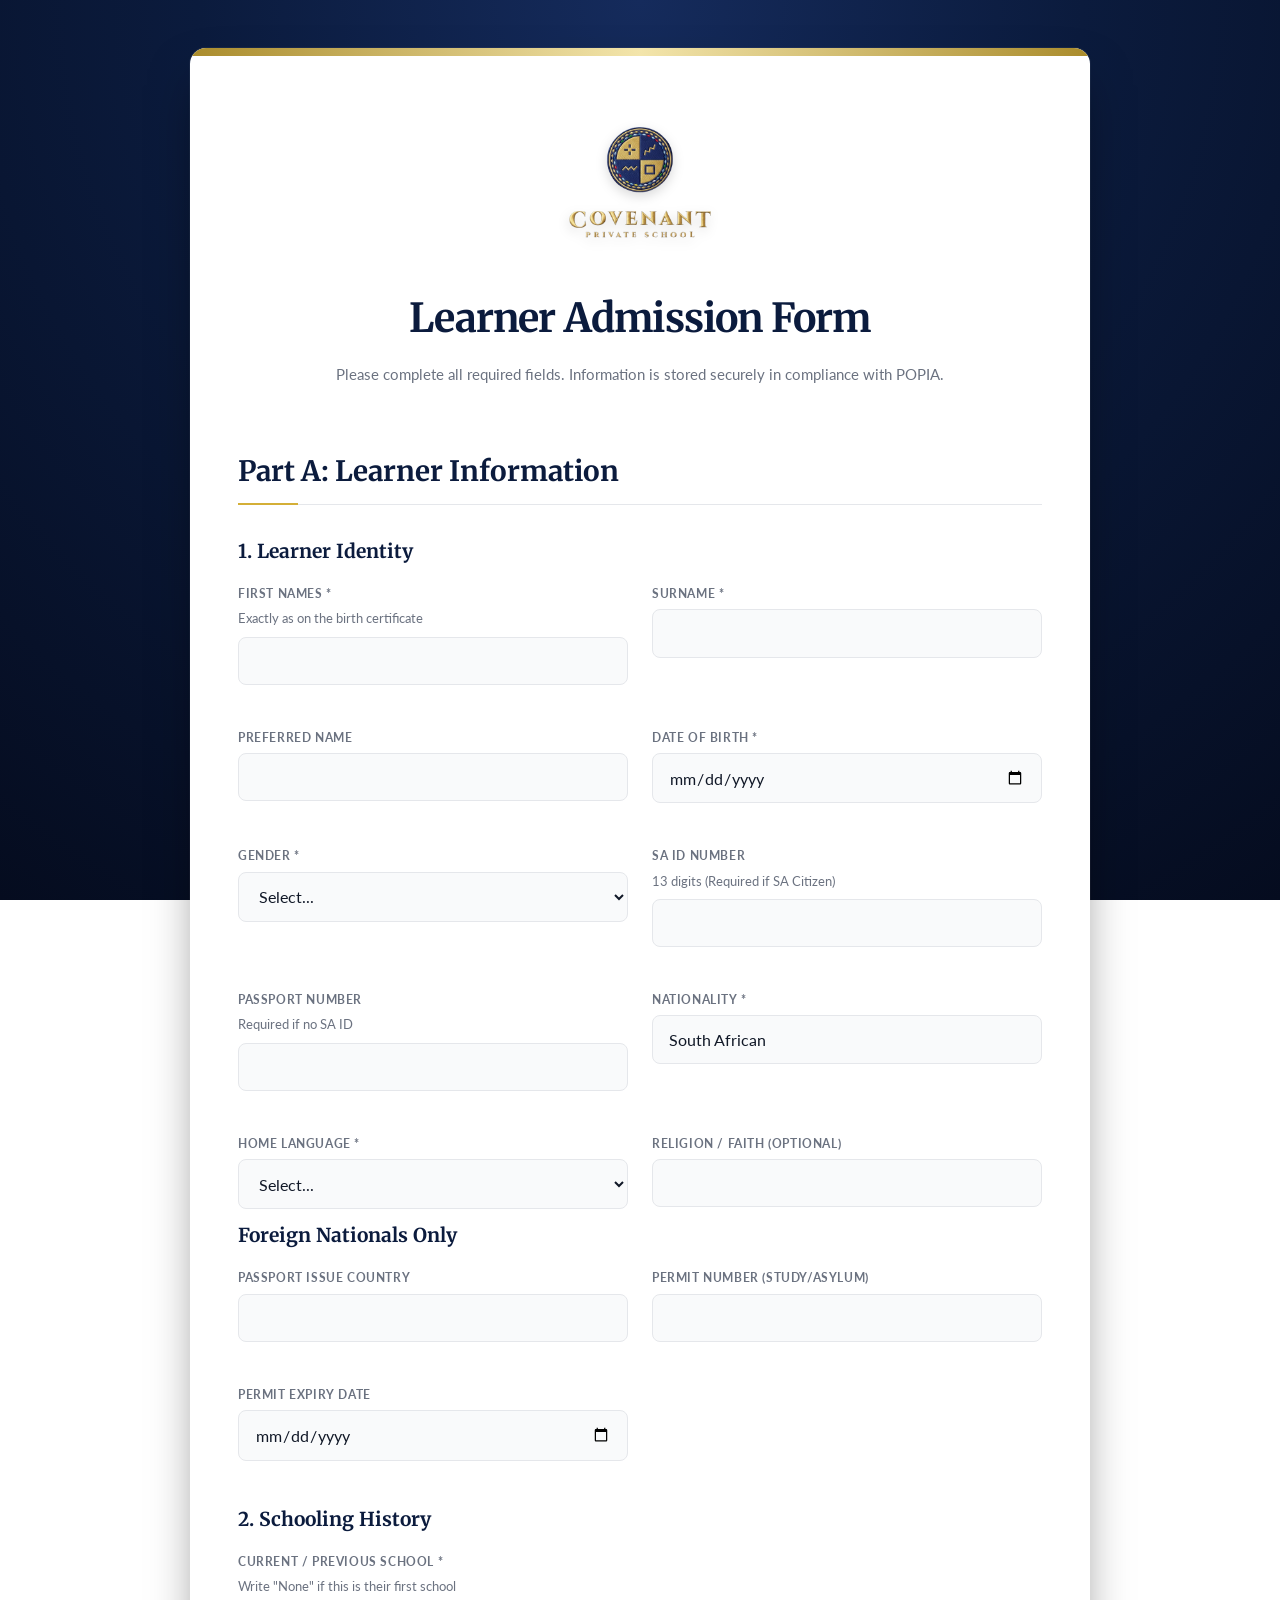
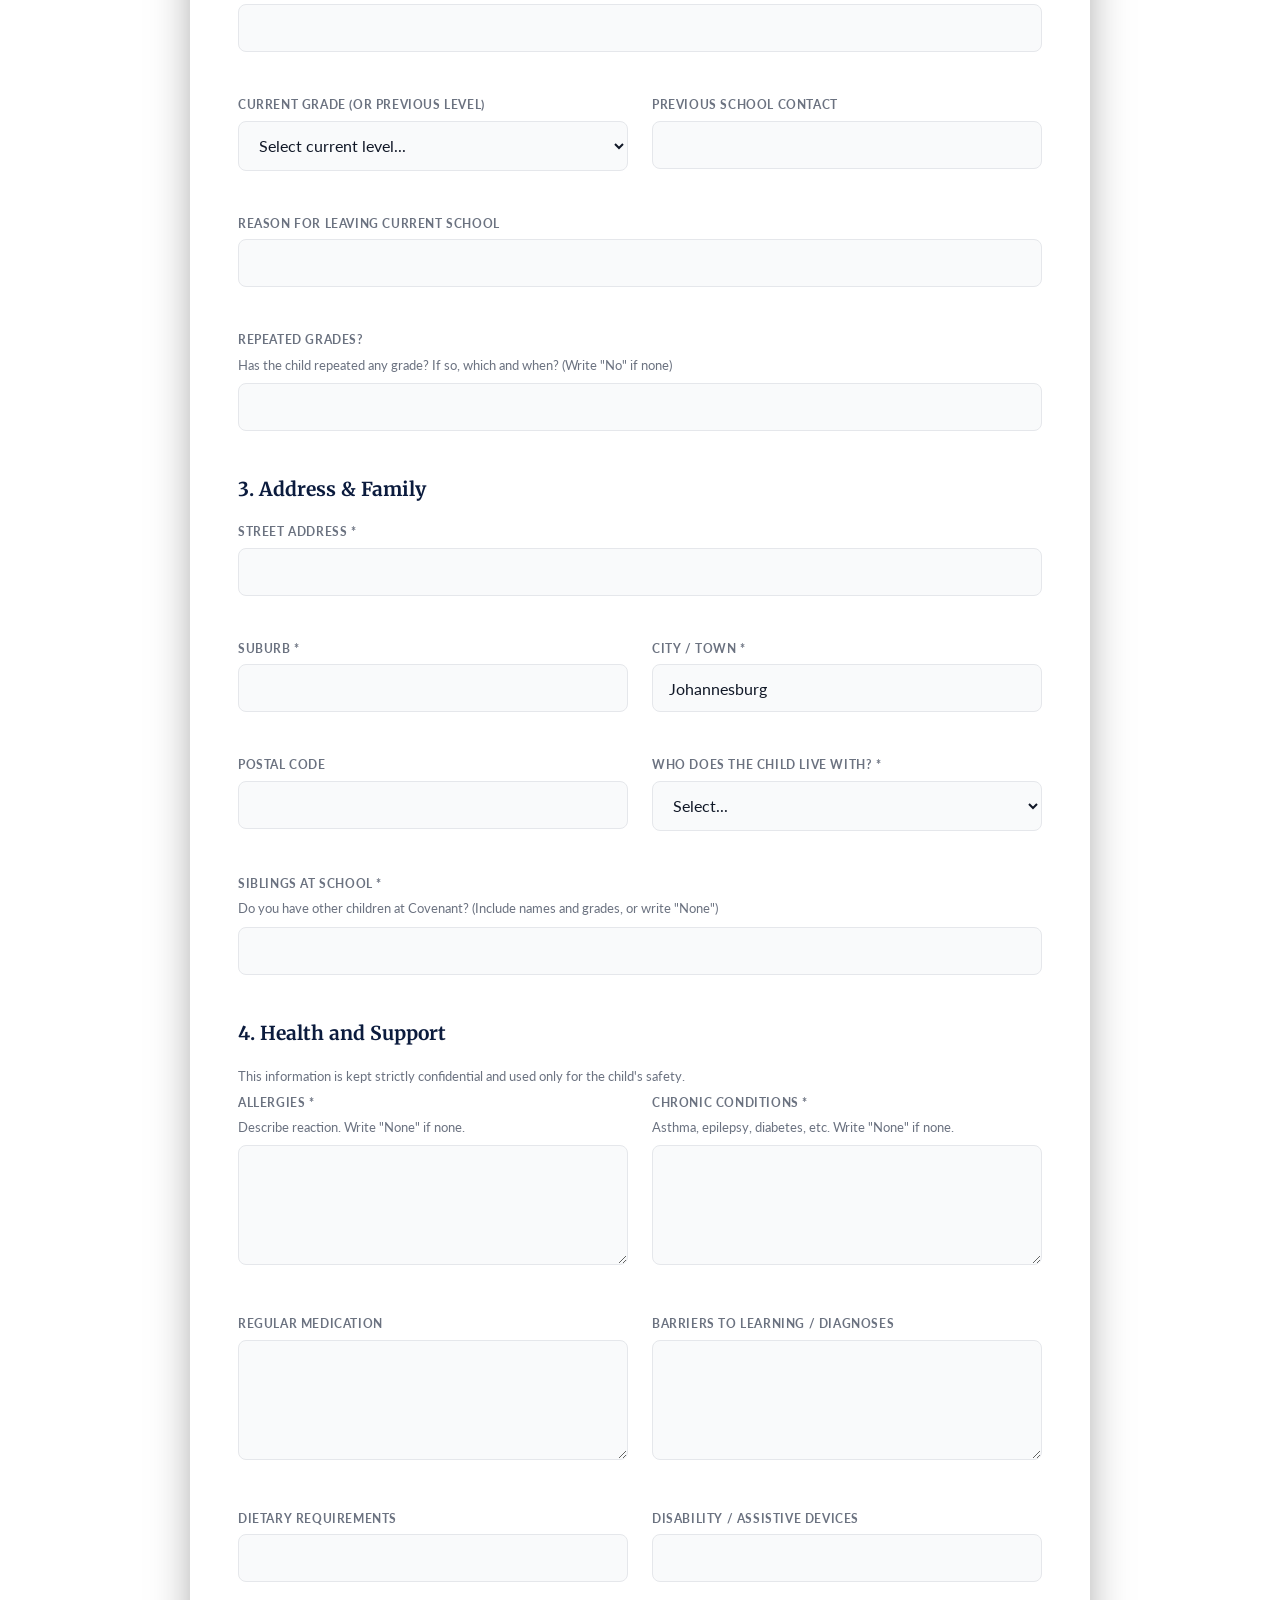
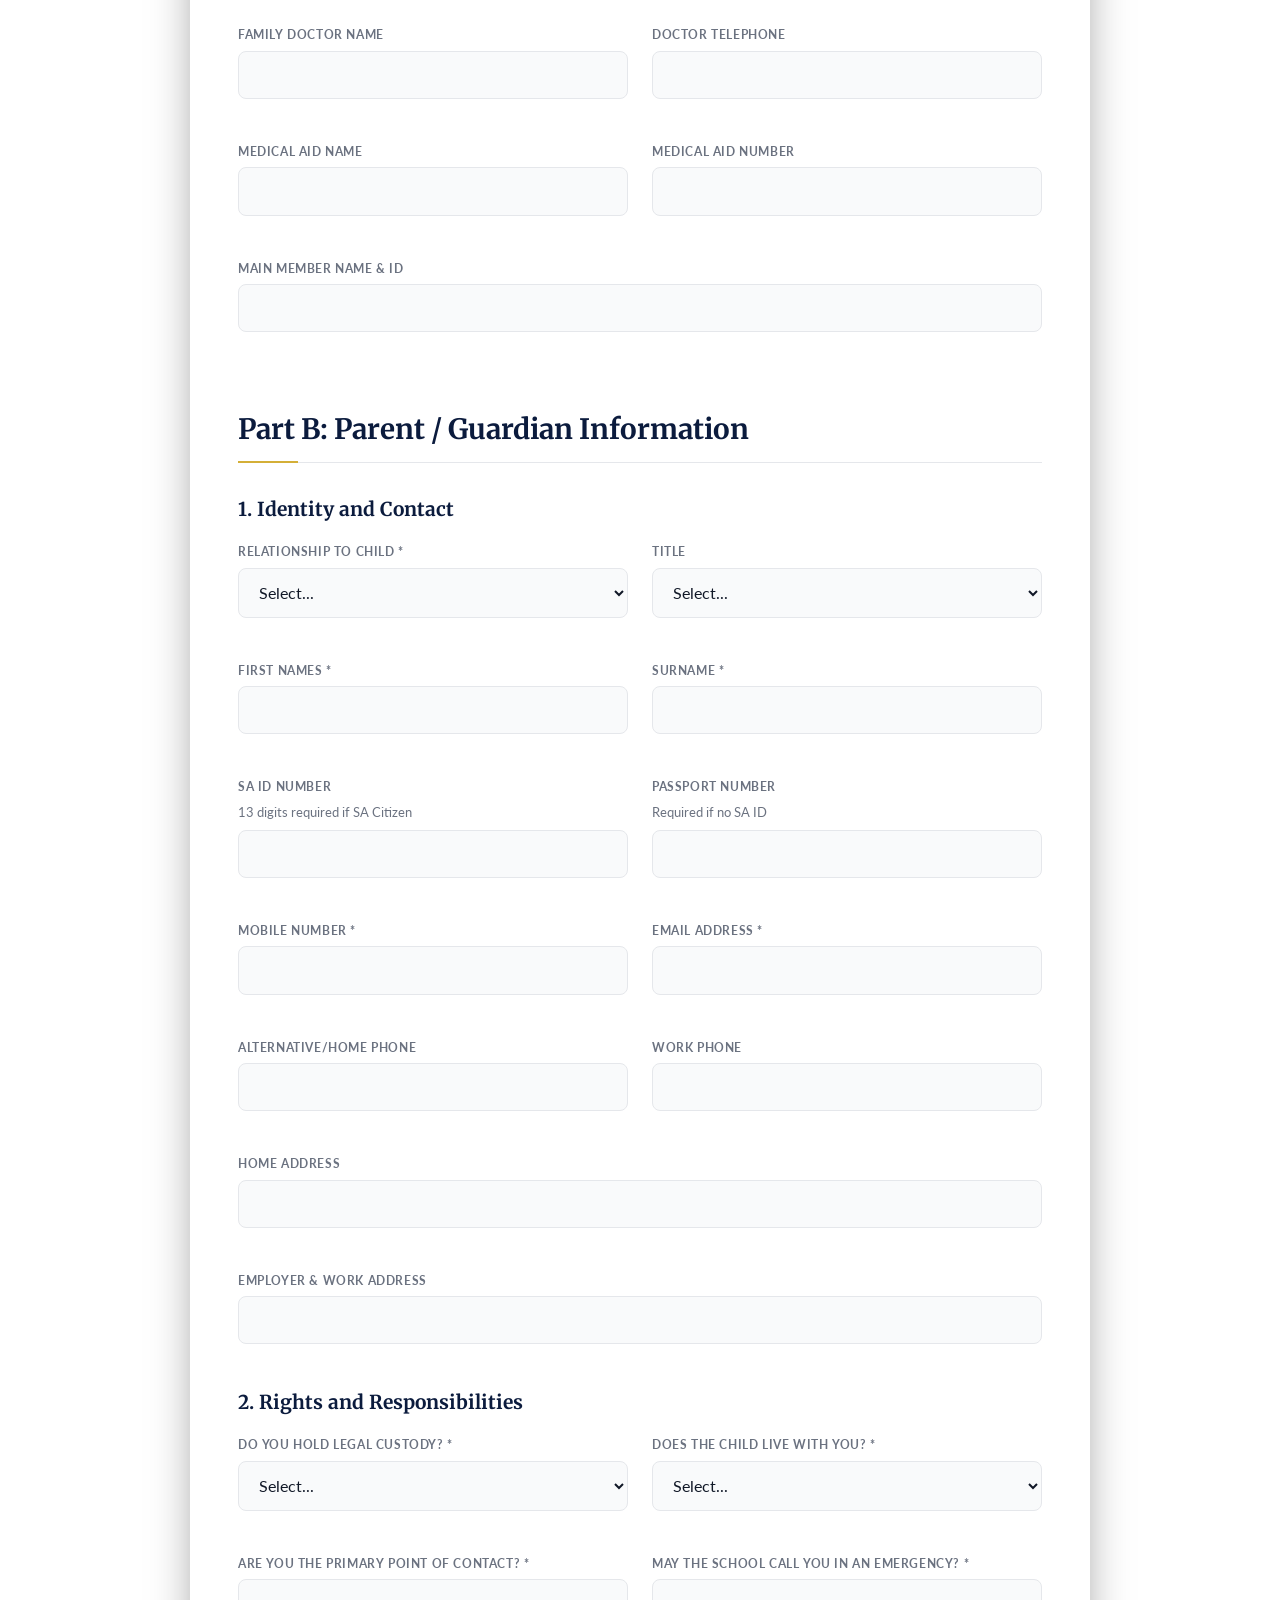
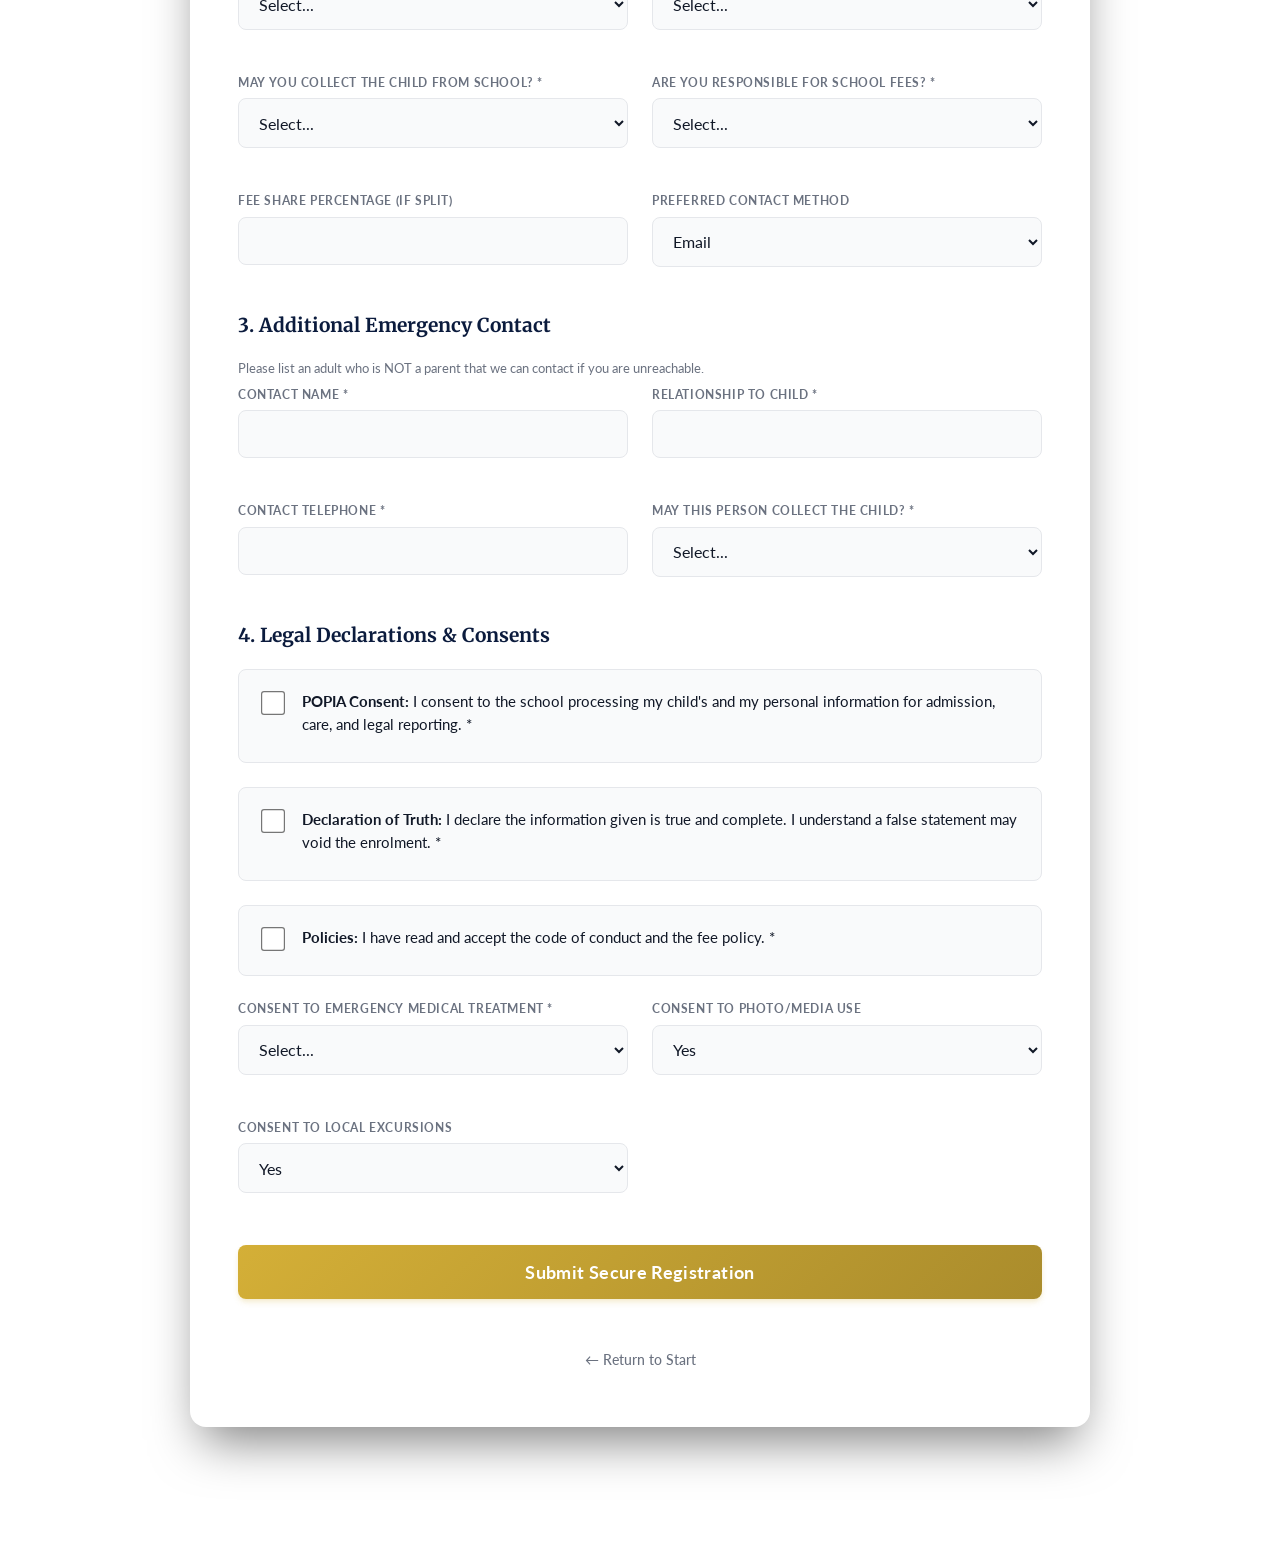
==== commit 20389dd5: "adds new updates to ui and 2 scripts" ====
--- a/frontend/parent.html
+++ b/frontend/parent.html
@@ -1,213 +1,557 @@
-<!DOCTYPE html>
+<!doctype html>
 <html lang="en">
-<head>
-    <meta charset="UTF-8">
-    <meta name="viewport" content="width=device-width, initial-scale=1.0">
+  <head>
+    <meta charset="UTF-8" />
+    <meta name="viewport" content="width=device-width, initial-scale=1.0" />
     <title>Learner Admission | Covenant Private School</title>
-    <link rel="stylesheet" href="css/global.css">
-</head>
-<body>
-
+    <link rel="shortcut icon" href="assets/cps-logo.jpeg" type="image/x-icon" />
+    <link rel="stylesheet" href="css/global.css" />
+  </head>
+  <body>
     <div>
-        <main class="container">
-            
-            <header class="center-text" style="margin-bottom: 3rem;">
-                <img src="img/logo.png" alt="Covenant Private School Crest" class="brand-logo">
-                <h1>Learner Admission Form</h1>
-                <p style="color: var(--text-muted); font-size: 0.95rem;">Please complete all required fields. Information is stored securely in compliance with POPIA.</p>
-            </header>
-            
-            <form id="parentForm">
-                <input type="hidden" name="role" value="Learner_And_Parent">
-                
-                <!-- ========================================== -->
-                <!-- SECTION A: LEARNER INFORMATION             -->
-                <!-- ========================================== -->
-                <h2>Part A: Learner Information</h2>
-
-                <h3>1. Learner Identity</h3>
-                <div class="grid-2">
-                    <div class="form-group"><label>First Names *</label><span class="help-text">Exactly as on the birth certificate</span><input type="text" name="learner_first_names" required></div>
-                    <div class="form-group"><label>Surname *</label><input type="text" name="learner_surname" required></div>
-                    <div class="form-group"><label>Preferred Name</label><input type="text" name="learner_preferred_name"></div>
-                    <div class="form-group"><label>Date of Birth *</label><input type="date" name="learner_dob" required></div>
-                    <div class="form-group"><label>Gender *</label>
-                        <select name="learner_gender" required>
-                            <option value="">Select...</option><option value="Female">Female</option><option value="Male">Male</option><option value="Other">Other</option><option value="Prefer not to say">Prefer not to say</option>
-                        </select>
-                    </div>
-                    <div class="form-group"><label>SA ID Number</label><span class="help-text">13 digits (Required if SA Citizen)</span><input type="text" name="learner_sa_id" pattern="[0-9]{13}"></div>
-                    <div class="form-group"><label>Passport Number</label><span class="help-text">Required if no SA ID</span><input type="text" name="learner_passport"></div>
-                    <div class="form-group"><label>Nationality *</label><input type="text" name="learner_nationality" value="South African" required></div>
-                    <div class="form-group"><label>Home Language *</label>
-                        <select name="learner_home_language" required>
-                            <option value="">Select...</option><option value="English">English</option><option value="Afrikaans">Afrikaans</option><option value="isiZulu">isiZulu</option><option value="isiXhosa">isiXhosa</option><option value="Sepedi">Sepedi</option><option value="Other">Other</option>
-                        </select>
-                    </div>
-                    <div class="form-group"><label>Religion / Faith (Optional)</label><input type="text" name="learner_religion"></div>
-                </div>
-
-                <div class="section-box">
-                    <h3 style="margin-top: 0;">Foreign Nationals Only</h3>
-                    <div class="grid-2">
-                        <div class="form-group"><label>Passport Issue Country</label><input type="text" name="learner_passport_country"></div>
-                        <div class="form-group"><label>Permit Number (Study/Asylum)</label><input type="text" name="learner_permit_number"></div>
-                        <div class="form-group"><label>Permit Expiry Date</label><input type="date" name="learner_permit_expires"></div>
-                    </div>
-                </div>
-
-                <h3>2. Schooling History</h3>
-                <div class="grid-2">
-                    <div class="form-group" style="grid-column: 1 / -1;"><label>Current / Previous School *</label><span class="help-text">Write "None" if this is their first school</span><input type="text" name="previous_school" required></div>
-                    <div class="form-group"><label>Current Grade</label><input type="text" name="previous_grade"></div>
-                    <div class="form-group"><label>Previous School Contact</label><input type="text" name="previous_school_contact"></div>
-                    <div class="form-group" style="grid-column: 1 / -1;"><label>Reason for leaving current school</label><input type="text" name="reason_for_leaving"></div>
-                    <div class="form-group" style="grid-column: 1 / -1;"><label>Repeated Grades?</label><span class="help-text">Has the child repeated any grade? If so, which and when? (Write "No" if none)</span><input type="text" name="repeated_grades"></div>
-                </div>
-
-                <h3>3. Address & Family</h3>
-                <div class="grid-2">
-                    <div class="form-group" style="grid-column: 1 / -1;"><label>Street Address *</label><input type="text" name="learner_address" required></div>
-                    <div class="form-group"><label>Suburb *</label><input type="text" name="learner_suburb" required></div>
-                    <div class="form-group"><label>City / Town *</label><input type="text" name="learner_city" value="Johannesburg" required></div>
-                    <div class="form-group"><label>Postal Code</label><input type="text" name="learner_postal_code" pattern="[0-9]{4}"></div>
-                    <div class="form-group"><label>Who does the child live with? *</label>
-                        <select name="lives_with" required>
-                            <option value="">Select...</option><option value="Both parents">Both parents</option><option value="Mother">Mother</option><option value="Father">Father</option><option value="Guardian">Guardian</option><option value="Grandparent">Grandparent</option><option value="Other">Other</option>
-                        </select>
-                    </div>
-                    <div class="form-group" style="grid-column: 1 / -1;"><label>Siblings at School *</label><span class="help-text">Do you have other children at Covenant? (Include names and grades, or write "None")</span><input type="text" name="siblings_at_school" required></div>
-                </div>
-
-                <h3>4. Health and Support</h3>
-                <p class="help-text">This information is kept strictly confidential and used only for the child's safety.</p>
-                <div class="grid-2">
-                    <div class="form-group"><label>Allergies *</label><span class="help-text">Describe reaction. Write "None" if none.</span><textarea name="allergies" required></textarea></div>
-                    <div class="form-group"><label>Chronic Conditions *</label><span class="help-text">Asthma, epilepsy, diabetes, etc. Write "None" if none.</span><textarea name="chronic_conditions" required></textarea></div>
-                    <div class="form-group"><label>Regular Medication</label><textarea name="medication"></textarea></div>
-                    <div class="form-group"><label>Barriers to Learning / Diagnoses</label><textarea name="barriers_to_learning"></textarea></div>
-                    <div class="form-group"><label>Dietary Requirements</label><input type="text" name="dietary_requirements"></div>
-                    <div class="form-group"><label>Disability / Assistive Devices</label><input type="text" name="disability_support"></div>
-                    
-                    <div class="form-group"><label>Family Doctor Name</label><input type="text" name="doctor_name"></div>
-                    <div class="form-group"><label>Doctor Telephone</label><input type="tel" name="doctor_phone"></div>
-                    <div class="form-group"><label>Medical Aid Name</label><input type="text" name="medical_aid_name"></div>
-                    <div class="form-group"><label>Medical Aid Number</label><input type="text" name="medical_aid_number"></div>
-                    <div class="form-group" style="grid-column: 1 / -1;"><label>Main Member Name & ID</label><input type="text" name="medical_aid_main_member"></div>
-                </div>
-
-                <!-- ========================================== -->
-                <!-- SECTION B: PARENT INFORMATION              -->
-                <!-- ========================================== -->
-                <h2>Part B: Parent / Guardian Information</h2>
-                
-                <h3>1. Identity and Contact</h3>
-                <div class="grid-2">
-                    <div class="form-group"><label>Relationship to Child *</label>
-                        <select name="parent_relationship" required>
-                            <option value="">Select...</option><option value="Mother">Mother</option><option value="Father">Father</option><option value="Legal Guardian">Legal Guardian</option><option value="Grandparent">Grandparent</option><option value="Other">Other</option>
-                        </select>
-                    </div>
-                    <div class="form-group"><label>Title</label>
-                        <select name="parent_title">
-                            <option value="">Select...</option><option value="Mr">Mr</option><option value="Mrs">Mrs</option><option value="Ms">Ms</option><option value="Dr">Dr</option><option value="Prof">Prof</option><option value="Rev">Rev</option>
-                        </select>
-                    </div>
-                    <div class="form-group"><label>First Names *</label><input type="text" name="parent_first_names" required></div>
-                    <div class="form-group"><label>Surname *</label><input type="text" name="parent_surname" required></div>
-                    <div class="form-group"><label>SA ID Number</label><span class="help-text">13 digits required if SA Citizen</span><input type="text" name="parent_sa_id_number" pattern="[0-9]{13}"></div>
-                    <div class="form-group"><label>Passport Number</label><span class="help-text">Required if no SA ID</span><input type="text" name="parent_passport_number"></div>
-                    <div class="form-group"><label>Mobile Number *</label><input type="tel" name="parent_mobile" pattern="[0-9]{10}" required></div>
-                    <div class="form-group"><label>Email Address *</label><input type="email" name="email" required></div>
-                    <div class="form-group"><label>Alternative/Home Phone</label><input type="tel" name="alt_phone"></div>
-                    <div class="form-group"><label>Work Phone</label><input type="tel" name="work_phone"></div>
-                    <div class="form-group" style="grid-column: 1 / -1;"><label>Home Address</label><input type="text" name="parent_residential_address"></div>
-                    <div class="form-group" style="grid-column: 1 / -1;"><label>Employer & Work Address</label><input type="text" name="parent_employer"></div>
-                </div>
-
-                <h3>2. Rights and Responsibilities</h3>
-                <div class="grid-2">
-                    <div class="form-group"><label>Do you hold legal custody? *</label>
-                        <select name="has_legal_custody" required><option value="">Select...</option><option value="Yes">Yes</option><option value="No">No</option></select>
-                    </div>
-                    <div class="form-group"><label>Does the child live with you? *</label>
-                        <select name="parent_lives_with_learner" required><option value="">Select...</option><option value="Yes">Yes</option><option value="No">No</option></select>
-                    </div>
-                    <div class="form-group"><label>Are you the primary point of contact? *</label>
-                        <select name="is_primary_contact" required><option value="">Select...</option><option value="Yes">Yes</option><option value="No">No</option></select>
-                    </div>
-                    <div class="form-group"><label>May the school call you in an emergency? *</label>
-                        <select name="is_emergency_contact" required><option value="">Select...</option><option value="Yes">Yes</option><option value="No">No</option></select>
-                    </div>
-                    <div class="form-group"><label>May you collect the child from school? *</label>
-                        <select name="may_collect" required><option value="">Select...</option><option value="Yes">Yes</option><option value="No">No</option></select>
-                    </div>
-                    <div class="form-group"><label>Are you responsible for school fees? *</label>
-                        <select name="is_fee_payer" required><option value="">Select...</option><option value="Yes">Yes</option><option value="No">No</option></select>
-                    </div>
-                    <div class="form-group"><label>Fee Share Percentage (if split)</label><input type="number" name="fee_share_pct" min="0" max="100"></div>
-                    <div class="form-group"><label>Preferred Contact Method</label>
-                        <select name="preferred_contact">
-                            <option value="Email">Email</option><option value="WhatsApp">WhatsApp</option><option value="SMS">SMS</option><option value="Phone Call">Phone Call</option>
-                        </select>
-                    </div>
-                </div>
-
-                <h3>3. Additional Emergency Contact</h3>
-                <p class="help-text">Please list an adult who is NOT a parent that we can contact if you are unreachable.</p>
-                <div class="grid-2">
-                    <div class="form-group"><label>Contact Name *</label><input type="text" name="emergency_name" required></div>
-                    <div class="form-group"><label>Relationship to Child *</label><input type="text" name="emergency_relationship" required></div>
-                    <div class="form-group"><label>Contact Telephone *</label><input type="tel" name="emergency_phone" pattern="[0-9]{10}" required></div>
-                    <div class="form-group"><label>May this person collect the child? *</label>
-                        <select name="emergency_may_collect" required><option value="">Select...</option><option value="Yes">Yes</option><option value="No">No</option></select>
-                    </div>
-                </div>
-
-                <h3>4. Legal Declarations & Consents</h3>
-                
-                <div class="checkbox-group">
-                    <input type="checkbox" id="popia" name="popia_consent" value="Granted" required>
-                    <label class="checkbox-label" for="popia"><strong>POPIA Consent:</strong> I consent to the school processing my child's and my personal information for admission, care, and legal reporting. *</label>
-                </div>
-                <div class="checkbox-group">
-                    <input type="checkbox" id="truth" name="truth_declaration" value="Granted" required>
-                    <label class="checkbox-label" for="truth"><strong>Declaration of Truth:</strong> I declare the information given is true and complete. I understand a false statement may void the enrolment. *</label>
-                </div>
-                <div class="checkbox-group">
-                    <input type="checkbox" id="conduct" name="code_of_conduct" value="Granted" required>
-                    <label class="checkbox-label" for="conduct"><strong>Policies:</strong> I have read and accept the code of conduct and the fee policy. *</label>
-                </div>
-
-                <div class="grid-2">
-                    <div class="form-group"><label>Consent to Emergency Medical Treatment *</label>
-                        <select name="emergency_treatment_consent" required><option value="">Select...</option><option value="Yes">Yes</option><option value="No">No</option></select>
-                    </div>
-                    <div class="form-group"><label>Consent to Photo/Media use</label>
-                        <select name="photo_media_consent"><option value="Yes">Yes</option><option value="No">No</option></select>
-                    </div>
-                    <div class="form-group"><label>Consent to Local Excursions</label>
-                        <select name="excursion_consent"><option value="Yes">Yes</option><option value="No">No</option></select>
-                    </div>
-                </div>
-
-                <button type="submit">Submit Secure Registration</button>
-            </form>
-            
-            <div id="statusMessage" class="hidden"></div>
-            
-            <div class="center-text" style="margin-top: 3rem;">
-                <a href="index.html" style="color: var(--text-muted); text-decoration: none; font-weight: 500; font-size: 0.9rem;">&larr; Return to Start</a>
-            </div>
-
-        </main>
-
-        <footer style="text-align: center; margin-top: 2rem; color: rgba(255,255,255,0.6); font-size: 0.85rem; font-family: 'Inter', sans-serif;">
-            <p>&copy; 2026 Covenant Private School. All rights reserved.</p>
-        </footer>
+      <main class="container">
+        <header class="center-text" style="margin-bottom: 3rem">
+          <img
+            src="assets/cps-logo-removebg.png"
+            alt="Covenant Private School Crest"
+            class="brand-logo"
+          />
+          <h1>Learner Admission Form</h1>
+          <p style="color: var(--text-muted); font-size: 0.95rem">
+            Please complete all required fields. Information is stored securely
+            in compliance with POPIA.
+          </p>
+        </header>
+
+        <form id="parentForm">
+          <input type="hidden" name="role" value="Learner_And_Parent" />
+
+          <!-- ========================================== -->
+          <!-- SECTION A: LEARNER INFORMATION             -->
+          <!-- ========================================== -->
+          <h2>Part A: Learner Information</h2>
+
+          <h3>1. Learner Identity</h3>
+          <div class="grid-2">
+            <div class="form-group">
+              <label>First Names *</label
+              ><span class="help-text">Exactly as on the birth certificate</span
+              ><input type="text" name="learner_first_names" required />
+            </div>
+            <div class="form-group">
+              <label>Surname *</label
+              ><input type="text" name="learner_surname" required />
+            </div>
+            <div class="form-group">
+              <label>Preferred Name</label
+              ><input type="text" name="learner_preferred_name" />
+            </div>
+            <div class="form-group">
+              <label>Date of Birth *</label
+              ><input type="date" name="learner_dob" required />
+            </div>
+            <div class="form-group">
+              <label>Gender *</label>
+              <select name="learner_gender" required>
+                <option value="">Select...</option>
+                <option value="Female">Female</option>
+                <option value="Male">Male</option>
+                <option value="Other">Other</option>
+                <option value="Prefer not to say">Prefer not to say</option>
+              </select>
+            </div>
+            <div class="form-group">
+              <label>SA ID Number</label
+              ><span class="help-text">13 digits (Required if SA Citizen)</span
+              ><input type="text" name="learner_sa_id" pattern="[0-9]{13}" />
+            </div>
+            <div class="form-group">
+              <label>Passport Number</label
+              ><span class="help-text">Required if no SA ID</span
+              ><input type="text" name="learner_passport" />
+            </div>
+            <div class="form-group">
+              <label>Nationality *</label
+              ><input
+                type="text"
+                name="learner_nationality"
+                value="South African"
+                required
+              />
+            </div>
+            <div class="form-group">
+              <label>Home Language *</label>
+              <select name="learner_home_language" required>
+                <option value="">Select...</option>
+                <option value="English">English</option>
+                <option value="Afrikaans">Afrikaans</option>
+                <option value="isiZulu">isiZulu</option>
+                <option value="isiXhosa">isiXhosa</option>
+                <option value="Sepedi">Sepedi</option>
+                <option value="Other">Other</option>
+              </select>
+            </div>
+            <div class="form-group">
+              <label>Religion / Faith (Optional)</label
+              ><input type="text" name="learner_religion" />
+            </div>
+          </div>
+
+          <div class="section-box">
+            <h3 style="margin-top: 0">Foreign Nationals Only</h3>
+            <div class="grid-2">
+              <div class="form-group">
+                <label>Passport Issue Country</label
+                ><input type="text" name="learner_passport_country" />
+              </div>
+              <div class="form-group">
+                <label>Permit Number (Study/Asylum)</label
+                ><input type="text" name="learner_permit_number" />
+              </div>
+              <div class="form-group">
+                <label>Permit Expiry Date</label
+                ><input type="date" name="learner_permit_expires" />
+              </div>
+            </div>
+          </div>
+
+          <h3>2. Schooling History</h3>
+          <div class="grid-2">
+            <div class="form-group" style="grid-column: 1 / -1">
+              <label>Current / Previous School *</label
+              ><span class="help-text"
+                >Write "None" if this is their first school</span
+              ><input type="text" name="previous_school" required />
+            </div>
+            <div class="form-group">
+              <label for="previous_grade"
+                >Current Grade (or Previous Level)</label
+              >
+              <select id="previous_grade" name="previous_grade" required>
+                <option value="" disabled selected>
+                  Select current level...
+                </option>
+                <option value="None">None (First time at school)</option>
+                <option value="Nursery">Nursery / Creche / Daycare</option>
+                <option value="Grade R">Grade R</option>
+                <option value="Grade 1">Grade 1</option>
+                <option value="Grade 2">Grade 2</option>
+                <option value="Grade 3">Grade 3</option>
+                <option value="Grade 4">Grade 4</option>
+                <option value="Grade 5">Grade 5</option>
+                <option value="Grade 6">Grade 6</option>
+                <option value="Grade 7">Grade 7</option>
+                <option value="Grade 8">Grade 8</option>
+                <option value="Grade 9">Grade 9</option>
+                <option value="Grade 10">Grade 10</option>
+                <option value="Grade 11">Grade 11</option>
+                <option value="Grade 12">Grade 12</option>
+              </select>
+            </div>
+            <div class="form-group">
+              <label>Previous School Contact</label
+              ><input type="text" name="previous_school_contact" />
+            </div>
+            <div class="form-group" style="grid-column: 1 / -1">
+              <label>Reason for leaving current school</label
+              ><input type="text" name="reason_for_leaving" />
+            </div>
+            <div class="form-group" style="grid-column: 1 / -1">
+              <label>Repeated Grades?</label
+              ><span class="help-text"
+                >Has the child repeated any grade? If so, which and when? (Write
+                "No" if none)</span
+              ><input type="text" name="repeated_grades" />
+            </div>
+          </div>
+
+          <h3>3. Address & Family</h3>
+          <div class="grid-2">
+            <div class="form-group" style="grid-column: 1 / -1">
+              <label>Street Address *</label
+              ><input type="text" name="learner_address" required />
+            </div>
+            <div class="form-group">
+              <label>Suburb *</label
+              ><input type="text" name="learner_suburb" required />
+            </div>
+            <div class="form-group">
+              <label>City / Town *</label
+              ><input
+                type="text"
+                name="learner_city"
+                value="Johannesburg"
+                required
+              />
+            </div>
+            <div class="form-group">
+              <label>Postal Code</label
+              ><input
+                type="text"
+                name="learner_postal_code"
+                pattern="[0-9]{4}"
+              />
+            </div>
+            <div class="form-group">
+              <label>Who does the child live with? *</label>
+              <select name="lives_with" required>
+                <option value="">Select...</option>
+                <option value="Both parents">Both parents</option>
+                <option value="Mother">Mother</option>
+                <option value="Father">Father</option>
+                <option value="Guardian">Guardian</option>
+                <option value="Grandparent">Grandparent</option>
+                <option value="Other">Other</option>
+              </select>
+            </div>
+            <div class="form-group" style="grid-column: 1 / -1">
+              <label>Siblings at School *</label
+              ><span class="help-text"
+                >Do you have other children at Covenant? (Include names and
+                grades, or write "None")</span
+              ><input type="text" name="siblings_at_school" required />
+            </div>
+          </div>
+
+          <h3>4. Health and Support</h3>
+          <p class="help-text">
+            This information is kept strictly confidential and used only for the
+            child's safety.
+          </p>
+          <div class="grid-2">
+            <div class="form-group">
+              <label>Allergies *</label
+              ><span class="help-text"
+                >Describe reaction. Write "None" if none.</span
+              ><textarea name="allergies" required></textarea>
+            </div>
+            <div class="form-group">
+              <label>Chronic Conditions *</label
+              ><span class="help-text"
+                >Asthma, epilepsy, diabetes, etc. Write "None" if none.</span
+              ><textarea name="chronic_conditions" required></textarea>
+            </div>
+            <div class="form-group">
+              <label>Regular Medication</label
+              ><textarea name="medication"></textarea>
+            </div>
+            <div class="form-group">
+              <label>Barriers to Learning / Diagnoses</label
+              ><textarea name="barriers_to_learning"></textarea>
+            </div>
+            <div class="form-group">
+              <label>Dietary Requirements</label
+              ><input type="text" name="dietary_requirements" />
+            </div>
+            <div class="form-group">
+              <label>Disability / Assistive Devices</label
+              ><input type="text" name="disability_support" />
+            </div>
+
+            <div class="form-group">
+              <label>Family Doctor Name</label
+              ><input type="text" name="doctor_name" />
+            </div>
+            <div class="form-group">
+              <label>Doctor Telephone</label
+              ><input type="tel" name="doctor_phone" />
+            </div>
+            <div class="form-group">
+              <label>Medical Aid Name</label
+              ><input type="text" name="medical_aid_name" />
+            </div>
+            <div class="form-group">
+              <label>Medical Aid Number</label
+              ><input type="text" name="medical_aid_number" />
+            </div>
+            <div class="form-group" style="grid-column: 1 / -1">
+              <label>Main Member Name & ID</label
+              ><input type="text" name="medical_aid_main_member" />
+            </div>
+          </div>
+
+          <!-- ========================================== -->
+          <!-- SECTION B: PARENT INFORMATION              -->
+          <!-- ========================================== -->
+          <h2>Part B: Parent / Guardian Information</h2>
+
+          <h3>1. Identity and Contact</h3>
+          <div class="grid-2">
+            <div class="form-group">
+              <label>Relationship to Child *</label>
+              <select name="parent_relationship" required>
+                <option value="">Select...</option>
+                <option value="Mother">Mother</option>
+                <option value="Father">Father</option>
+                <option value="Legal Guardian">Legal Guardian</option>
+                <option value="Grandparent">Grandparent</option>
+                <option value="Other">Other</option>
+              </select>
+            </div>
+            <div class="form-group">
+              <label>Title</label>
+              <select name="parent_title">
+                <option value="">Select...</option>
+                <option value="Mr">Mr</option>
+                <option value="Mrs">Mrs</option>
+                <option value="Ms">Ms</option>
+                <option value="Dr">Dr</option>
+                <option value="Prof">Prof</option>
+                <option value="Rev">Rev</option>
+              </select>
+            </div>
+            <div class="form-group">
+              <label>First Names *</label
+              ><input type="text" name="parent_first_names" required />
+            </div>
+            <div class="form-group">
+              <label>Surname *</label
+              ><input type="text" name="parent_surname" required />
+            </div>
+            <div class="form-group">
+              <label>SA ID Number</label
+              ><span class="help-text">13 digits required if SA Citizen</span
+              ><input
+                type="text"
+                name="parent_sa_id_number"
+                pattern="[0-9]{13}"
+              />
+            </div>
+            <div class="form-group">
+              <label>Passport Number</label
+              ><span class="help-text">Required if no SA ID</span
+              ><input type="text" name="parent_passport_number" />
+            </div>
+            <div class="form-group">
+              <label>Mobile Number *</label
+              ><input
+                type="tel"
+                name="parent_mobile"
+                pattern="[0-9]{10}"
+                required
+              />
+            </div>
+            <div class="form-group">
+              <label>Email Address *</label
+              ><input type="email" name="email" required />
+            </div>
+            <div class="form-group">
+              <label>Alternative/Home Phone</label
+              ><input type="tel" name="alt_phone" />
+            </div>
+            <div class="form-group">
+              <label>Work Phone</label><input type="tel" name="work_phone" />
+            </div>
+            <div class="form-group" style="grid-column: 1 / -1">
+              <label>Home Address</label
+              ><input type="text" name="parent_residential_address" />
+            </div>
+            <div class="form-group" style="grid-column: 1 / -1">
+              <label>Employer & Work Address</label
+              ><input type="text" name="parent_employer" />
+            </div>
+          </div>
+
+          <h3>2. Rights and Responsibilities</h3>
+          <div class="grid-2">
+            <div class="form-group">
+              <label>Do you hold legal custody? *</label>
+              <select name="has_legal_custody" required>
+                <option value="">Select...</option>
+                <option value="Yes">Yes</option>
+                <option value="No">No</option>
+              </select>
+            </div>
+            <div class="form-group">
+              <label>Does the child live with you? *</label>
+              <select name="parent_lives_with_learner" required>
+                <option value="">Select...</option>
+                <option value="Yes">Yes</option>
+                <option value="No">No</option>
+              </select>
+            </div>
+            <div class="form-group">
+              <label>Are you the primary point of contact? *</label>
+              <select name="is_primary_contact" required>
+                <option value="">Select...</option>
+                <option value="Yes">Yes</option>
+                <option value="No">No</option>
+              </select>
+            </div>
+            <div class="form-group">
+              <label>May the school call you in an emergency? *</label>
+              <select name="is_emergency_contact" required>
+                <option value="">Select...</option>
+                <option value="Yes">Yes</option>
+                <option value="No">No</option>
+              </select>
+            </div>
+            <div class="form-group">
+              <label>May you collect the child from school? *</label>
+              <select name="may_collect" required>
+                <option value="">Select...</option>
+                <option value="Yes">Yes</option>
+                <option value="No">No</option>
+              </select>
+            </div>
+            <div class="form-group">
+              <label>Are you responsible for school fees? *</label>
+              <select name="is_fee_payer" required>
+                <option value="">Select...</option>
+                <option value="Yes">Yes</option>
+                <option value="No">No</option>
+              </select>
+            </div>
+            <div class="form-group">
+              <label>Fee Share Percentage (if split)</label
+              ><input type="number" name="fee_share_pct" min="0" max="100" />
+            </div>
+            <div class="form-group">
+              <label>Preferred Contact Method</label>
+              <select name="preferred_contact">
+                <option value="Email">Email</option>
+                <option value="WhatsApp">WhatsApp</option>
+                <option value="SMS">SMS</option>
+                <option value="Phone Call">Phone Call</option>
+              </select>
+            </div>
+          </div>
+
+          <h3>3. Additional Emergency Contact</h3>
+          <p class="help-text">
+            Please list an adult who is NOT a parent that we can contact if you
+            are unreachable.
+          </p>
+          <div class="grid-2">
+            <div class="form-group">
+              <label>Contact Name *</label
+              ><input type="text" name="emergency_name" required />
+            </div>
+            <div class="form-group">
+              <label>Relationship to Child *</label
+              ><input type="text" name="emergency_relationship" required />
+            </div>
+            <div class="form-group">
+              <label>Contact Telephone *</label
+              ><input
+                type="tel"
+                name="emergency_phone"
+                pattern="[0-9]{10}"
+                required
+              />
+            </div>
+            <div class="form-group">
+              <label>May this person collect the child? *</label>
+              <select name="emergency_may_collect" required>
+                <option value="">Select...</option>
+                <option value="Yes">Yes</option>
+                <option value="No">No</option>
+              </select>
+            </div>
+          </div>
+
+          <h3>4. Legal Declarations & Consents</h3>
+
+          <div class="checkbox-group">
+            <input
+              type="checkbox"
+              id="popia"
+              name="popia_consent"
+              value="Granted"
+              required
+            />
+            <label class="checkbox-label" for="popia"
+              ><strong>POPIA Consent:</strong> I consent to the school
+              processing my child's and my personal information for admission,
+              care, and legal reporting. *</label
+            >
+          </div>
+          <div class="checkbox-group">
+            <input
+              type="checkbox"
+              id="truth"
+              name="truth_declaration"
+              value="Granted"
+              required
+            />
+            <label class="checkbox-label" for="truth"
+              ><strong>Declaration of Truth:</strong> I declare the information
+              given is true and complete. I understand a false statement may
+              void the enrolment. *</label
+            >
+          </div>
+          <div class="checkbox-group">
+            <input
+              type="checkbox"
+              id="conduct"
+              name="code_of_conduct"
+              value="Granted"
+              required
+            />
+            <label class="checkbox-label" for="conduct"
+              ><strong>Policies:</strong> I have read and accept the code of
+              conduct and the fee policy. *</label
+            >
+          </div>
+
+          <div class="grid-2">
+            <div class="form-group">
+              <label>Consent to Emergency Medical Treatment *</label>
+              <select name="emergency_treatment_consent" required>
+                <option value="">Select...</option>
+                <option value="Yes">Yes</option>
+                <option value="No">No</option>
+              </select>
+            </div>
+            <div class="form-group">
+              <label>Consent to Photo/Media use</label>
+              <select name="photo_media_consent">
+                <option value="Yes">Yes</option>
+                <option value="No">No</option>
+              </select>
+            </div>
+            <div class="form-group">
+              <label>Consent to Local Excursions</label>
+              <select name="excursion_consent">
+                <option value="Yes">Yes</option>
+                <option value="No">No</option>
+              </select>
+            </div>
+          </div>
+
+          <button type="submit">Submit Secure Registration</button>
+        </form>
+
+        <div id="statusMessage" class="hidden"></div>
+
+        <div class="center-text" style="margin-top: 3rem">
+          <a
+            href="index.html"
+            style="
+              color: var(--text-muted);
+              text-decoration: none;
+              font-weight: 500;
+              font-size: 0.9rem;
+            "
+            >&larr; Return to Start</a
+          >
+        </div>
+      </main>
+
+      <footer
+        style="
+          text-align: center;
+          margin-top: 2rem;
+          color: rgba(255, 255, 255, 0.6);
+          font-size: 0.85rem;
+          font-family: &quot;Inter&quot;, sans-serif;
+        "
+      >
+        <p>&copy; 2026 Covenant Private School. All rights reserved.</p>
+      </footer>
     </div>
 
     <!-- Attach the shared logic -->
     <script src="js/submit.js"></script>
-</body>
-</html>+  </body>
+</html>
